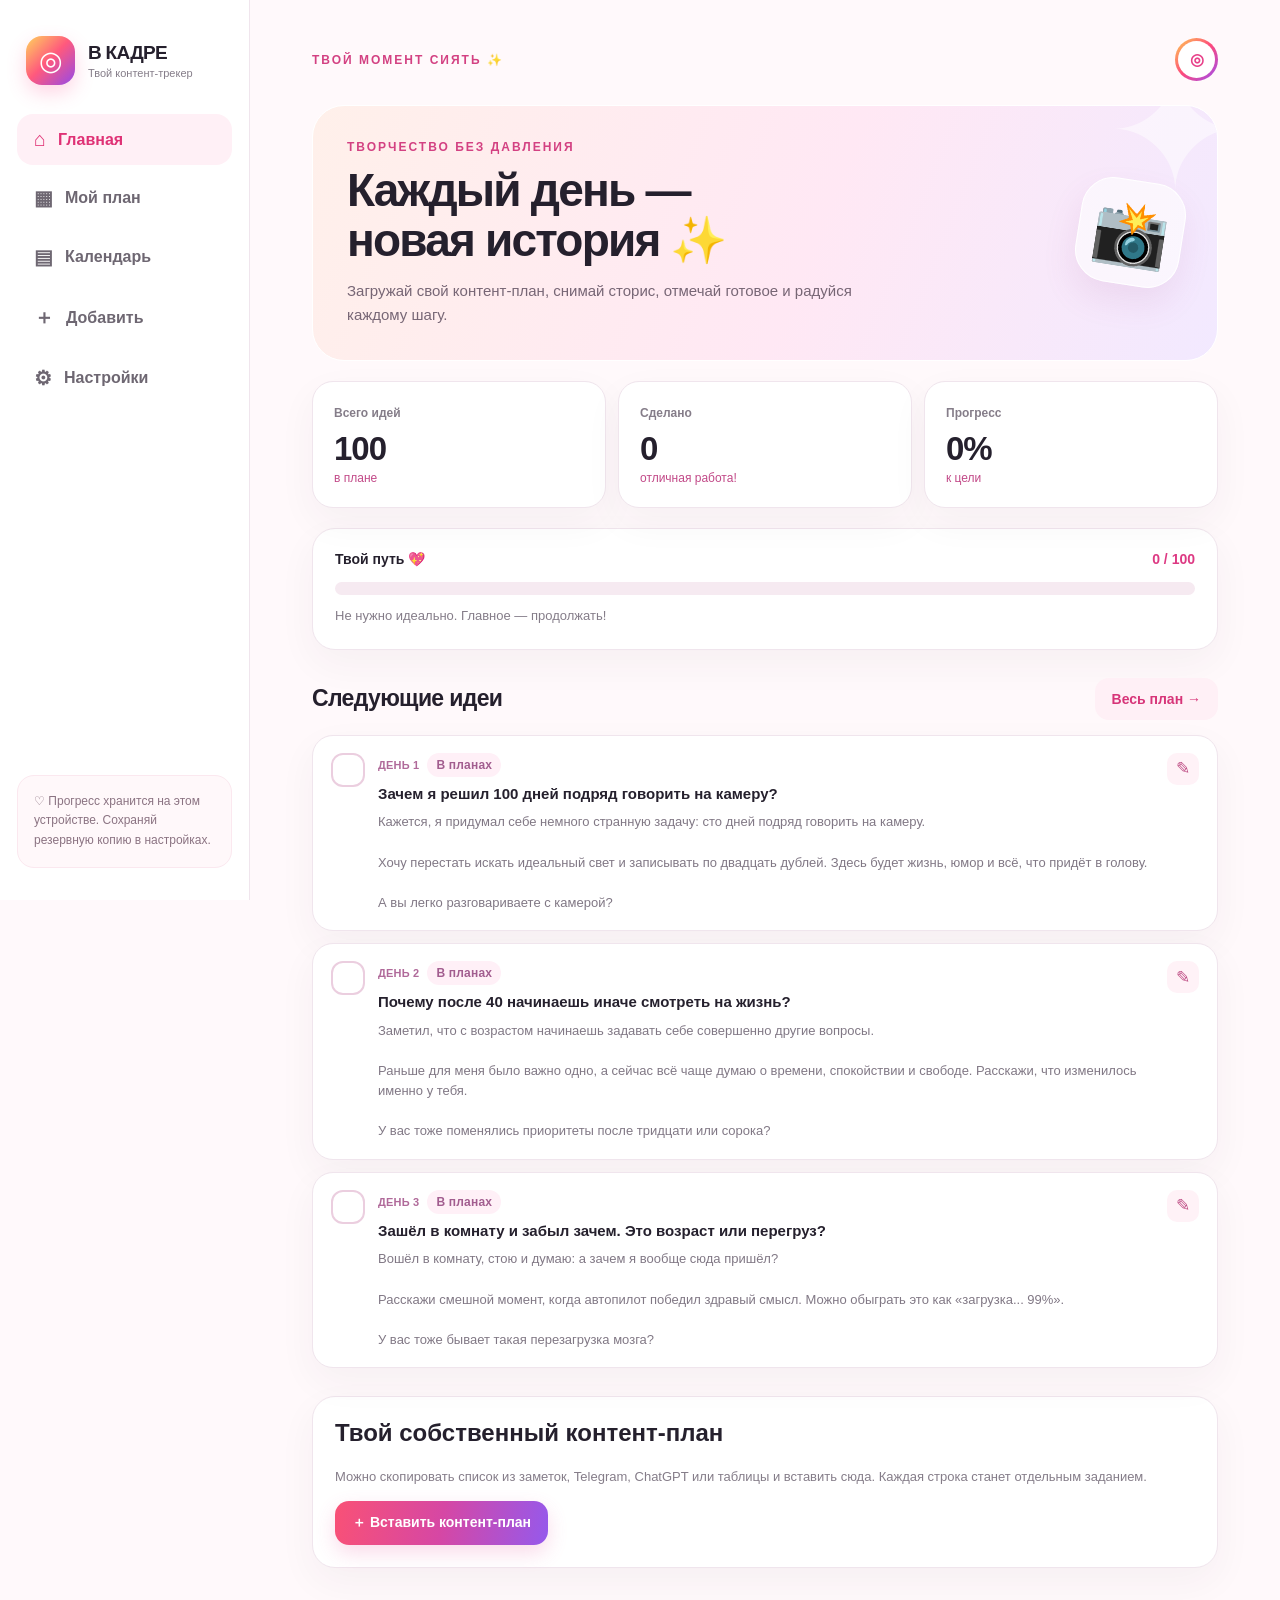
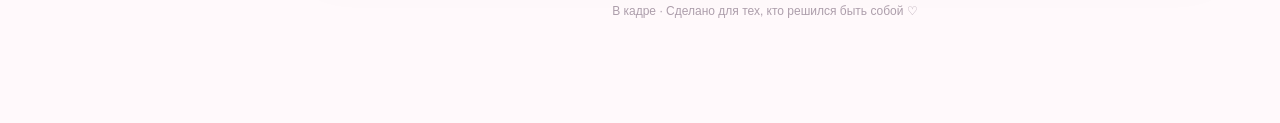
==== index.html @ d59d8d7a "Pass live app state to media extension so changes persist" ====
<!doctype html>
<html lang="ru"><head><meta charset="utf-8"><meta name="viewport" content="width=device-width,initial-scale=1,viewport-fit=cover"><meta name="theme-color" content="#fff9fb"><meta name="color-scheme" content="light"><meta name="apple-mobile-web-app-capable" content="yes"><meta name="apple-mobile-web-app-status-bar-style" content="default"><meta name="apple-mobile-web-app-title" content="В кадре"><meta name="description" content="Красивый трекер контент-плана: вставляй идеи, отмечай сторис и смотри свой прогресс."><link rel="manifest" href="./manifest.webmanifest"><link rel="apple-touch-icon" href="./icons/apple-touch-icon.png"><title>В кадре — твой контент-план</title>
<style>
:root{--bg:#fff9fb;--ink:#25202d;--muted:#857d89;--line:#f0e5ed;--pink:#ff3e85;--orange:#ffad4a;--purple:#9c4dec;--green:#169d74;--shadow:0 14px 38px #42243b0c}
*{box-sizing:border-box}html{scroll-behavior:smooth}body{margin:0;background:var(--bg);color:var(--ink);font-family:Inter,-apple-system,BlinkMacSystemFont,"Segoe UI",Arial,sans-serif;-webkit-font-smoothing:antialiased}button,input,textarea,select{font:inherit}button{cursor:pointer}button:focus-visible,input:focus-visible,textarea:focus-visible,select:focus-visible{outline:3px solid #ce9cf5;outline-offset:2px}button{border:0}h1,h2,h3,p{margin-top:0}.shell{display:grid;grid-template-columns:250px minmax(0,1fr);max-width:1320px;min-height:100dvh;margin:auto}.sidebar{position:sticky;top:0;height:100dvh;background:white;border-right:1px solid var(--line);padding:32px 17px;display:flex;flex-direction:column;gap:25px}.logo{display:flex;align-items:center;gap:13px;padding:4px 9px}.logoicon{display:grid;place-items:center;width:49px;height:49px;flex-shrink:0;border-radius:16px;color:white;background:linear-gradient(135deg,#ffd35c 0%,#ff597d 48%,#9549e9 100%);font-size:27px;box-shadow:0 8px 19px #ff4c8d3b}.logo strong{display:block;font-size:19px;letter-spacing:-.7px}.logo small{display:block;font-size:11px;color:var(--muted);margin-top:3px}.nav{display:flex;flex-direction:column;gap:7px}.nav button{display:flex;align-items:center;gap:12px;width:100%;padding:14px 17px;border-radius:16px;background:transparent;color:#6e6772;text-align:left;font-weight:750}.nav button.active{background:#fff0f6;color:#df3175}.nav button span{font-size:20px}.side-note{margin-top:auto;padding:16px;background:#fff8fa;border:1px solid #fbe8ef;border-radius:17px;font-size:12px;color:#8b7382;line-height:1.65}.main{padding:38px min(5vw,62px) 105px;min-width:0}.topline{display:flex;justify-content:space-between;align-items:center;gap:10px;margin-bottom:24px}.eyebrow{color:#d34182;font-size:12px;letter-spacing:2px;text-transform:uppercase;font-weight:850}.avatar{width:43px;height:43px;border-radius:50%;padding:3px;background:linear-gradient(135deg,#ffcf4f,#fd497c,#9b4ff5)}.avatar div{display:grid;place-items:center;background:white;border-radius:50%;width:100%;height:100%;font-weight:850;color:#e74089}.hero{background:linear-gradient(112deg,#fff0ea 0%,#ffe8f4 55%,#f2e9ff 100%);border:1px solid white;border-radius:32px;padding:34px;display:grid;grid-template-columns:1fr auto;gap:16px;position:relative;overflow:hidden}.hero:after{content:"✦";position:absolute;color:#ffffff7e;font-size:165px;right:-27px;top:-70px;pointer-events:none}.hero h1{font-size:clamp(29px,4.3vw,46px);letter-spacing:-1.8px;line-height:1.09;max-width:650px;margin:11px 0 14px}.hero p{color:#776675;font-size:15px;line-height:1.55;margin:0;max-width:530px}.hero-art{width:105px;height:105px;background:#fff9;border:1px solid white;border-radius:32px;display:grid;place-items:center;font-size:62px;transform:rotate(9deg);align-self:center;box-shadow:0 16px 33px #ae528e1c;z-index:1}.actions{display:flex;gap:10px;flex-wrap:wrap}.btn{display:inline-flex;justify-content:center;align-items:center;gap:9px;border-radius:14px;padding:13px 17px;font-weight:800;font-size:14px;transition:transform .15s,opacity .15s}.btn:active{transform:scale(.98)}.primary{color:#fff;background:linear-gradient(100deg,#f95176,#d647a4,#9559ec);box-shadow:0 8px 20px #e84b9633}.secondary{background:#fff;border:1px solid var(--line);color:#655767}.soft{background:#fff0f6;color:#d73579}.stats{display:grid;grid-template-columns:repeat(3,minmax(0,1fr));gap:12px;margin:20px 0}.stat{background:#fff;border:1px solid var(--line);border-radius:21px;padding:21px;box-shadow:var(--shadow)}.stat small{color:var(--muted);font-weight:700;font-size:12px}.stat strong{display:block;font-size:33px;margin-top:9px;letter-spacing:-1px}.stat em{font-style:normal;font-size:12px;color:#c24988}.section{margin-top:28px}.sectionhead{display:flex;align-items:center;justify-content:space-between;gap:10px;margin:0 0 15px}.sectionhead h2{font-size:23px;letter-spacing:-.65px;margin:0}.progress-card,.panel{background:white;border:1px solid var(--line);border-radius:23px;padding:22px;box-shadow:var(--shadow)}.progress-label{display:flex;align-items:center;justify-content:space-between;margin-bottom:15px;font-size:14px;font-weight:750}.progress-label b{color:#dd3983}.track{background:#f6eaf1;height:13px;overflow:hidden;border-radius:99px}.fill{height:100%;background:linear-gradient(90deg,#ffb35e,#ff5686,#a855eb);border-radius:99px;transition:width .25s}.small-muted{font-size:13px;color:var(--muted);line-height:1.6}.list{display:grid;gap:12px}.task{background:white;border:1px solid var(--line);box-shadow:var(--shadow);padding:17px 18px;display:flex;gap:13px;align-items:flex-start;border-radius:21px}.task.done{background:#fafffd;border-color:#d6f0e5}.tick{height:34px;width:34px;flex:0 0 34px;border:2px solid #ebcedf;border-radius:12px;background:#fff;color:transparent;display:grid;place-items:center;font-size:18px;font-weight:900}.task.done .tick{background:#22b687;border-color:#22b687;color:white}.taskbody{flex:1;min-width:0}.taskmeta{display:flex;gap:8px;align-items:center;flex-wrap:wrap;color:#b06a9a;font-size:11px;font-weight:800;letter-spacing:.2px;margin-bottom:6px}.tasktitle{font-weight:800;font-size:15px;line-height:1.45;overflow-wrap:anywhere}.task.done .tasktitle{text-decoration:line-through;color:#9c9ba0}.taskdesc{margin-top:8px;color:#817885;font-size:13px;line-height:1.55;white-space:pre-wrap;overflow-wrap:anywhere}.iconbtn{height:32px;min-width:32px;padding:0 8px;background:#fff2f7;color:#bf4f86;border-radius:10px;font-size:17px}.toolbar{display:flex;gap:10px;flex-wrap:wrap;margin-bottom:17px}.field{border:1px solid #eadde5;border-radius:13px;background:white;padding:13px 14px;min-width:0;color:var(--ink)}.toolbar input{flex:1;min-width:155px}.toolbar select{min-width:130px}.chip{font-size:12px;color:#a25d8f;font-weight:750;background:#fff0f7;padding:5px 9px;border-radius:99px}.empty{text-align:center;padding:42px 18px;color:var(--muted);background:white;border:1px dashed #eed5e5;border-radius:20px}.empty b{display:block;color:var(--ink);margin-bottom:8px}.subnav{display:flex;flex-wrap:wrap;gap:8px}.subnav button{border-radius:99px;padding:9px 14px;background:white;border:1px solid var(--line);color:#847386;font-weight:750}.subnav button.active{background:#ffeff6;border-color:#f6c9db;color:#d23b80}.hidden{display:none!important}.modal-back{position:fixed;inset:0;background:#26152888;display:grid;place-items:center;padding:16px;z-index:20}.modal{background:white;border-radius:25px;width:min(100%,600px);max-height:min(88dvh,850px);overflow-y:auto;padding:27px;box-shadow:0 30px 90px #130b2433}.modal h2{margin-bottom:8px;letter-spacing:-.6px}.modal textarea{display:block;width:100%;min-height:240px;resize:vertical;line-height:1.65}.modal input{width:100%;margin-bottom:12px}.modal-head{display:flex;align-items:center;justify-content:space-between;gap:12px;margin-bottom:8px}.modal-head button{font-size:25px;background:#f8eff5;border-radius:12px;width:36px;height:36px}.hint{padding:13px;background:#fff7ef;border-radius:13px;font-size:12px;color:#926f55;line-height:1.6;margin:13px 0}.toast{position:fixed;left:50%;bottom:86px;transform:translateX(-50%);background:#312335;color:#fff;border-radius:13px;padding:13px 18px;box-shadow:0 15px 30px #27172e44;z-index:50;font-size:13px}.bottom{display:none}.settings-row{display:flex;align-items:center;justify-content:space-between;gap:10px;padding:16px 0;border-bottom:1px solid var(--line)}.settings-row b{font-size:14px}.settings-row p{font-size:12px;color:var(--muted);margin:5px 0 0}.settings-row .btn{flex-shrink:0}.footer{margin-top:36px;text-align:center;font-size:12px;color:#ad9eab}
@media(max-width:830px){.shell{display:block}.sidebar{display:none}.main{padding:22px 16px 102px}.hero{padding:25px 22px;border-radius:25px}.hero-art{width:64px;height:64px;border-radius:22px;font-size:38px}.bottom{display:grid;grid-template-columns:repeat(5,1fr);position:fixed;bottom:0;left:0;right:0;padding:9px 8px max(9px,env(safe-area-inset-bottom));background:#ffffffef;backdrop-filter:blur(18px);border-top:1px solid var(--line);z-index:10}.bottom button{background:transparent;color:#968596;display:grid;justify-items:center;gap:2px;font-size:10px;font-weight:800;padding:4px 0}.bottom button span{font-size:21px}.bottom button.active{color:#e04182}.topline{margin-bottom:16px}.stat{padding:14px;border-radius:18px}.stat strong{font-size:26px}.stat small{font-size:11px}.progress-card,.panel{padding:17px}.task{padding:15px}.toast{bottom:100px;width:max-content;max-width:92vw;text-align:center}}@media(max-width:400px){.hero-art{display:none}.hero{grid-template-columns:1fr}.stats{gap:7px}.stat{padding:12px}.stat strong{font-size:23px}}@media(prefers-reduced-motion:reduce){*,*:before,*:after{scroll-behavior:auto!important;transition:none!important}}
.calgrid{display:grid;grid-template-columns:repeat(7,minmax(0,1fr));gap:5px}.calhead{text-align:center;font-size:12px;font-weight:800;color:#ac7b9b;padding:9px 0}.calcell{border:1px solid #f2e6ed;background:#fffbfd;border-radius:12px;min-height:90px;padding:7px;min-width:0}.calcell.blank{border:0;background:transparent}.calcell.today{border-color:#e75c9d;background:#fff0f7}.calcell>b{font-size:13px;display:block;margin-bottom:6px}.calitem{display:block;width:100%;text-align:left;padding:5px;border-radius:7px;background:#ffe1ee;color:#9c3270;font-size:10px;margin-bottom:4px;overflow:hidden;white-space:nowrap;text-overflow:ellipsis}.calitem.finished{background:#dff8ea;color:#168b62}@media(max-width:650px){.calgrid{gap:2px}.calcell{min-height:67px;padding:3px;border-radius:7px}.calcell>b{font-size:11px;margin-bottom:3px}.calitem{font-size:9px;padding:3px 2px}.calhead{font-size:10px}}</style></head><body>
<div class="shell"><aside class="sidebar"><div class="logo"><div class="logoicon">◎</div><div><strong>В КАДРЕ</strong><small>Твой контент-трекер</small></div></div><nav class="nav" id="desktopnav"></nav><div class="side-note">♡ Прогресс хранится на этом устройстве. Сохраняй резервную копию в настройках.</div></aside><main class="main"><div class="topline"><div class="eyebrow">Твой момент сиять ✨</div><div class="avatar"><div>◎</div></div></div><div id="content"></div><div class="footer">В кадре · Сделано для тех, кто решился быть собой ♡</div></main></div><nav class="bottom" id="mobilenav" aria-label="Навигация"></nav><div id="overlay"></div><div id="toaster" aria-live="polite"></div><script src="./data.js"></script><script src="./calendar.js"></script>
<script>
(function(){
"use strict";
var KEY="vkadre_v2",OLD="gornostaev100_v1",current="home",filter="all",query="",editId=null;
var defaults=(window.CHALLENGE_DATA&&window.CHALLENGE_DATA.stories||[]).map(function(s,i){return{id:"d"+(i+1),title:s.title,desc:[s.hook,s.talk,s.ending].filter(Boolean).join("\n\n"),done:false,category:s.category||"life"}});
var old={};try{old=JSON.parse(localStorage.getItem(OLD)||"{}")}catch(e){}
defaults.forEach(function(x,i){if(old.stories&&(old.stories[i+1]==="done"||(old.stories[i+1]&&old.stories[i+1].status==="done")))x.done=true});
var state;try{state=JSON.parse(localStorage.getItem(KEY)||"null")}catch(e){}
if(!state||!Array.isArray(state.plans)){state={active:"starter",plans:[{id:"starter",name:"100 дней в кадре",items:defaults}],created:Date.now()}}
function save(){try{localStorage.setItem(KEY,JSON.stringify(state));return true}catch(e){toast("Не удалось сохранить. Проверь память телефона.");return false}}
function active(){return state.plans.find(function(p){return p.id===state.active})||state.plans[0]}
function tasks(){return active().items}
function completed(){return tasks().filter(function(t){return t.done}).length}
function pct(){return tasks().length?Math.round(completed()/tasks().length*100):0}
function safe(x){return String(x==null?"":x).replace(/[&<>"']/g,function(c){return{"&":"&amp;","<":"&lt;",">":"&gt;",'"':"&quot;","'":"&#39;"}[c]})}
function toast(x){var el=document.getElementById("toaster");el.innerHTML='<div class="toast">'+safe(x)+'</div>';clearTimeout(window.vkToast);window.vkToast=setTimeout(function(){el.innerHTML=""},2600)}
function nav(){var items=[["home","⌂","Главная"],["plan","▦","Мой план"],["calendar","▤","Календарь"],["import","＋","Добавить"],["settings","⚙","Настройки"]];["desktopnav","mobilenav"].forEach(function(id){document.getElementById(id).innerHTML=items.map(function(x){return '<button data-nav="'+x[0]+'" class="'+(current===x[0]?"active":"")+'"><span>'+x[1]+'</span>'+x[2]+'</button>'}).join("")})}
function taskHTML(t,i){return '<article class="task '+(t.done?"done":"")+'"><button class="tick" data-toggle="'+safe(t.id)+'" aria-label="'+(t.done?"Вернуть в работу":"Отметить выполненным")+'">✓</button><div class="taskbody"><div class="taskmeta"><span>ДЕНЬ '+(i+1)+'</span> <span class="chip">'+(t.done?"Готово ✓":"В планах")+'</span></div><div class="tasktitle">'+safe(t.title)+'</div>'+(t.desc?'<div class="taskdesc">'+safe(t.desc)+'</div>':'')+'</div><button class="iconbtn" data-edit="'+safe(t.id)+'" aria-label="Редактировать">✎</button></article>'}
function hero(){return '<section class="hero"><div><div class="eyebrow">Творчество без давления</div><h1>Каждый день —<br>новая история ✨</h1><p>Загружай свой контент-план, снимай сторис, отмечай готовое и радуйся каждому шагу.</p></div><div class="hero-art">📸</div></section>'}
function stats(){return '<div class="stats"><div class="stat"><small>Всего идей</small><strong>'+tasks().length+'</strong><em>в плане</em></div><div class="stat"><small>Сделано</small><strong>'+completed()+'</strong><em>отличная работа!</em></div><div class="stat"><small>Прогресс</small><strong>'+pct()+'%</strong><em>к цели</em></div></div>'}
function progress(){return '<div class="progress-card"><div class="progress-label"><span>Твой путь 💖</span><b>'+completed()+' / '+tasks().length+'</b></div><div class="track" role="progressbar" aria-valuenow="'+pct()+'" aria-valuemin="0" aria-valuemax="100"><div class="fill" style="width:'+pct()+'%"></div></div><p class="small-muted" style="margin:11px 0 0">Не нужно идеально. Главное — продолжать!</p></div>'}
function home(){var next=tasks().map(function(t,i){return{t:t,i:i}}).filter(function(x){return !x.t.done}).slice(0,3);return hero()+stats()+progress()+'<section class="section"><div class="sectionhead"><h2>Следующие идеи</h2><button class="btn soft" data-nav="plan">Весь план →</button></div><div class="list">'+(next.length?next.map(function(x){return taskHTML(x.t,x.i)}).join(""):'<div class="empty"><b>Все задания выполнены! 🎉</b>Ты молодец. Добавь следующий план.</div>')+'</div></section><section class="section"><div class="panel"><h2>Твой собственный контент-план</h2><p class="small-muted">Можно скопировать список из заметок, Telegram, ChatGPT или таблицы и вставить сюда. Каждая строка станет отдельным заданием.</p><button class="btn primary" data-nav="import">＋ Вставить контент-план</button></div></section>'}
function plan(){var visible=tasks().map(function(t,i){return{t:t,i:i}}).filter(function(x){return(filter==="all"||(filter==="done"?x.t.done:!x.t.done))&&(!query||(x.t.title+" "+(x.t.desc||"")).toLowerCase().includes(query.toLowerCase()))});return '<div class="sectionhead"><div><div class="eyebrow">Твои идеи</div><h1 style="margin:6px 0 0;font-size:31px;letter-spacing:-1px">'+safe(active().name)+'</h1></div><button class="btn primary" id="add-one">＋ Идея</button><button class="btn secondary" data-nav="import">Вставить план</button></div>'+stats()+'<div class="toolbar"><input id="search" class="field" placeholder="Поиск по темам…" value="'+safe(query)+'"><select class="field" id="plan-select">'+state.plans.map(function(p){return '<option value="'+safe(p.id)+'" '+(p.id===state.active?"selected":"")+'>'+safe(p.name)+'</option>'}).join("")+'</select></div><div class="subnav" style="margin-bottom:17px"><button data-filter="all" class="'+(filter==="all"?"active":"")+'">Все ('+tasks().length+')</button><button data-filter="todo" class="'+(filter==="todo"?"active":"")+'">В планах</button><button data-filter="done" class="'+(filter==="done"?"active":"")+'">Готово ('+completed()+')</button></div><div class="list" id="tasks-list">'+(visible.length?visible.map(function(x){return taskHTML(x.t,x.i)}).join(""):'<div class="empty"><b>Здесь пока пусто</b>Измени поиск или добавь контент-план.</div>')+'</div>'}
function calendarPage(){return window.VKCalendar?window.VKCalendar.render():''}
function importPage(){return '<div class="eyebrow">Добавляй своё</div><h1 style="font-size:32px;margin:8px 0 9px;letter-spacing:-1px">Импорт контент-плана ✨</h1><p class="small-muted">Просто скопируй план из ChatGPT, мессенджера или заметок и вставь в поле ниже.</p><div class="panel" style="margin-top:22px"><label for="import-text" style="display:block;font-weight:800;margin-bottom:10px">Твои будущие сторис</label><textarea id="import-text" class="field" style="width:100%;min-height:235px;resize:vertical;line-height:1.7" placeholder="День 1. Расскажи, почему начал снимать сторис&#10;День 2. Покажи свой обычный день&#10;День 3. Ответь на вопрос подписчика"></textarea><p class="hint">Поддерживаются строки «День 1. Тема», «1. Тема», списки с • или — и просто темы с новой строки. Пустые строки пропускаются. Если нужен сценарий с абзацами — добавь его в редакторе задания.</p><div style="display:grid;gap:10px"><label style="font-size:13px;font-weight:800" for="import-mode">Как добавить?</label><select id="import-mode" class="field"><option value="new">Создать отдельный план</option><option value="append">Добавить к текущему плану</option><option value="replace">Заменить текущий план (с удалением его отметок)</option></select><input id="new-name" class="field" maxlength="80" placeholder="Название нового плана (например, Мои 30 Reels)" value="Мой контент-план"><button id="do-import" class="btn primary" style="width:100%">✨ Импортировать задания</button></div></div><div class="panel" style="margin-top:16px"><h3>Хочешь придумать план с нуля?</h3><p class="small-muted">Создай пустой план и добавляй идеи вручную.</p><button id="new-empty" class="btn secondary">Создать пустой план</button></div>'}
function settings(){return '<div class="eyebrow">Все под контролем</div><h1 style="font-size:32px;margin:9px 0 22px">Настройки ⚙</h1><div class="panel"><h3>Мои планы</h3><p class="small-muted">Каждый план и его отметки независимы.</p><div id="plans-manage">'+state.plans.map(function(p){return '<div class="settings-row"><div><b>'+safe(p.name)+'</b><p>'+p.items.length+' заданий · '+p.items.filter(function(x){return x.done}).length+' выполнено</p></div><div class="actions"><button class="btn soft" data-switch="'+safe(p.id)+'">Открыть</button><button class="btn secondary" data-remove="'+safe(p.id)+'" aria-label="Удалить план">🗑</button></div></div>'}).join("")+'</div></div><div class="panel" style="margin-top:18px"><h3>Резервная копия</h3><p class="small-muted">Данные сохраняются локально на этом устройстве, а не в аккаунте. JSON переносит планы, даты и отметки, но не сами фото и видео. Медиафайлы сохраняй отдельно.</p><div class="actions"><button id="export" class="btn primary">↓ Скачать копию JSON</button><button id="restore" class="btn secondary">↑ Восстановить из JSON</button><input type="file" id="restorefile" accept=".json,application/json" hidden></div></div><div class="panel" style="margin-top:18px"><h3>Как установить на телефон?</h3><p class="small-muted"><b>iPhone:</b> открой сайт в Safari → «Поделиться» → «На экран Домой».<br><b>Android:</b> открой в Chrome → меню ⋮ → «Установить приложение» или «Добавить на главный экран».</p><button id="install-btn" class="btn secondary">Установить, если доступно</button></div><p class="small-muted" style="margin-top:20px">Без регистрации, аналитики и загрузки личных данных на сервер. Очистка данных браузера или удаление приложения могут удалить прогресс.</p>'}
function render(){nav();document.getElementById("content").innerHTML=({home:home,plan:plan,calendar:calendarPage,import:importPage,settings:settings}[current]||home)();if(current==="plan"){var s=document.getElementById("search");s.addEventListener("input",function(){query=s.value;var pos=s.selectionStart;document.getElementById("tasks-list").innerHTML=tasks().map(function(t,i){return{t:t,i:i}}).filter(function(x){return(filter==="all"||(filter==="done"?x.t.done:!x.t.done))&&(!query||(x.t.title+" "+(x.t.desc||"")).toLowerCase().includes(query.toLowerCase()))}).map(function(x){return taskHTML(x.t,x.i)}).join("")||'<div class="empty">Ничего не найдено</div>';s.focus();s.setSelectionRange(pos,pos)})}}
function go(p){if(p==="import"&&current!=="import"){}current=p;window.scrollTo(0,0);render()}
function parse(raw){var lines=raw.replace(/\r/g,"").split("\n").map(function(s){return s.trim()}).filter(Boolean);return lines.map(function(line){return line.replace(/^(?:день|day)\s*\d+\s*[:.)—–-]?\s*/i,"").replace(/^\d{1,4}\s*[.):—–-]\s*/,"").replace(/^[•●▪\-–—*]\s*/,"").trim()}).filter(Boolean).slice(0,1000).map(function(title){return{id:"t"+Date.now().toString(36)+Math.random().toString(36).slice(2,9),title:title.slice(0,500),desc:"",done:false}})}
function makePlan(name,items){var id="p"+Date.now().toString(36)+Math.random().toString(36).slice(2,6);state.plans.push({id:id,name:name.trim()||"Мой контент-план",items:items});state.active=id}
function showEdit(id){var t=tasks().find(function(x){return x.id===id});if(!t)return;editId=id;document.getElementById("overlay").innerHTML='<div class="modal-back"><div class="modal" role="dialog" aria-modal="true" aria-labelledby="edit-heading"><div class="modal-head"><h2 id="edit-heading">Редактор идеи ✏️</h2><button data-close aria-label="Закрыть">×</button></div><label class="small-muted" for="edit-title">Название</label><input id="edit-title" class="field" maxlength="500" value="'+safe(t.title)+'"><label class="small-muted" for="edit-desc">Сценарий, мысли, текст</label><textarea id="edit-desc" class="field" placeholder="Что сказать или снять?">'+safe(t.desc||"")+'</textarea><div class="actions" style="justify-content:space-between;margin-top:17px"><button id="delete-task" class="btn secondary">Удалить идею</button><button id="save-task" class="btn primary">Сохранить</button></div></div></div>';document.getElementById("edit-title").focus();if(window.VKCalendar)window.VKCalendar.onEdit(id)}
function closeModal(){document.getElementById("overlay").innerHTML="";editId=null}
var pendingInstall=null;window.addEventListener("beforeinstallprompt",function(e){e.preventDefault();pendingInstall=e});
document.addEventListener("click",function(e){var b=e.target.closest("button");if(!b)return;
if(window.VKCalendar&&window.VKCalendar.onClick(b,state))return;
if(b.dataset.nav){go(b.dataset.nav);return}
if(b.dataset.toggle){var t=tasks().find(function(x){return x.id===b.dataset.toggle});if(t){t.done=!t.done;save();render();toast(t.done?"Готово! Ты молодец 💖":"Вернули в работу")};return}
if(b.dataset.edit){showEdit(b.dataset.edit);return}
if(b.dataset.filter){filter=b.dataset.filter;render();return}
if(b.dataset.switch){state.active=b.dataset.switch;save();go("plan");return}
if(b.dataset.remove){if(state.plans.length===1){toast("Нужен хотя бы один план");return}var p=state.plans.find(function(x){return x.id===b.dataset.remove});if(p&&confirm('Удалить план «'+p.name+'» со всеми отметками?')){state.plans=state.plans.filter(function(x){return x.id!==p.id});if(state.active===p.id)state.active=state.plans[0].id;save();render()}return}
if(b.id==="add-one"){var t={id:"t"+Date.now().toString(36)+Math.random().toString(36).slice(2,8),title:"Новая идея",desc:"",done:false};tasks().push(t);save();showEdit(t.id);return}
if(b.id==="do-import"){var text=document.getElementById("import-text").value,arr=parse(text),mode=document.getElementById("import-mode").value,name=document.getElementById("new-name").value;if(!arr.length){toast("Сначала вставь хотя бы одну тему");return}if(mode==="new")makePlan(name,arr);else if(mode==="append")active().items.push.apply(active().items,arr);else{if(!confirm("Текущий план и его отметки будут заменены. Продолжить?"))return;active().items=arr}if(save()){filter="all";query="";go("plan");toast("Добавлено идей: "+arr.length)}return}
if(b.id==="new-empty"){var name=prompt("Как назвать новый план?","Мой новый план");if(name!==null){makePlan(name,[]);save();go("plan");toast("План создан. Добавь первую идею через импорт.")}return}
if(b.id==="save-task"){var title=document.getElementById("edit-title").value.trim();if(!title){toast("Название не может быть пустым");return}var t=tasks().find(function(x){return x.id===editId});if(t){t.title=title;t.desc=document.getElementById("edit-desc").value;if(window.VKCalendar)window.VKCalendar.saveEdit(t);save();closeModal();render();toast("Изменения сохранены")}return}
if(b.id==="delete-task"){if(confirm("Удалить это задание?")){if(window.VKCalendar)window.VKCalendar.deleteTask(editId);active().items=tasks().filter(function(t){return t.id!==editId});save();closeModal();render()}return}
if(b.hasAttribute("data-close")){closeModal();return}
if(b.id==="export"){var blob=new Blob([JSON.stringify({version:2,exportedAt:new Date().toISOString(),state:state},null,2)],{type:"application/json"}),url=URL.createObjectURL(blob),a=document.createElement("a");a.href=url;a.download="vkadre-backup.json";document.body.appendChild(a);a.click();a.remove();setTimeout(function(){URL.revokeObjectURL(url)},1000);toast("Резервная копия готова");return}
if(b.id==="restore"){document.getElementById("restorefile").click();return}
if(b.id==="install-btn"){if(pendingInstall){pendingInstall.prompt();pendingInstall=null}else toast("Используй меню браузера → На главный экран");return}
});
document.addEventListener("change",function(e){if(window.VKCalendar&&window.VKCalendar.onChange(e,state))return;if(e.target.id==="plan-select"){state.active=e.target.value;save();render()}if(e.target.id==="import-mode"){document.getElementById("new-name").style.display=e.target.value==="new"?"block":"none"}if(e.target.id==="restorefile"){var f=e.target.files&&e.target.files[0];if(!f)return;if(f.size>5e6){toast("Файл слишком большой");return}f.text().then(function(raw){var o=JSON.parse(raw),v=o.state||o;if(!Array.isArray(v.plans)||!v.plans.length||v.plans.some(function(p){return !Array.isArray(p.items)||typeof p.name!=="string"||typeof p.id!=="string"||p.items.length>5000}))throw Error("format");if(!confirm("Заменить все текущие планы и прогресс данными из файла?"))return;state={active:v.active,plans:v.plans.map(function(p){return{id:p.id,name:p.name.slice(0,80),items:p.items.map(function(t){return{id:String(t.id),title:String(t.title||"").slice(0,500),desc:String(t.desc||"").slice(0,10000),done:!!t.done}})}})};if(!state.plans.some(function(p){return p.id===state.active}))state.active=state.plans[0].id;save();go("settings");toast("Данные восстановлены")}).catch(function(){toast("Неверный формат резервной копии")})}});
document.addEventListener("click",function(e){if(e.target.classList.contains("modal-back"))closeModal()});
if("serviceWorker"in navigator)window.addEventListener("load",function(){navigator.serviceWorker.register("./sw.js").catch(function(){})});
render();
})();
</script></body></html>
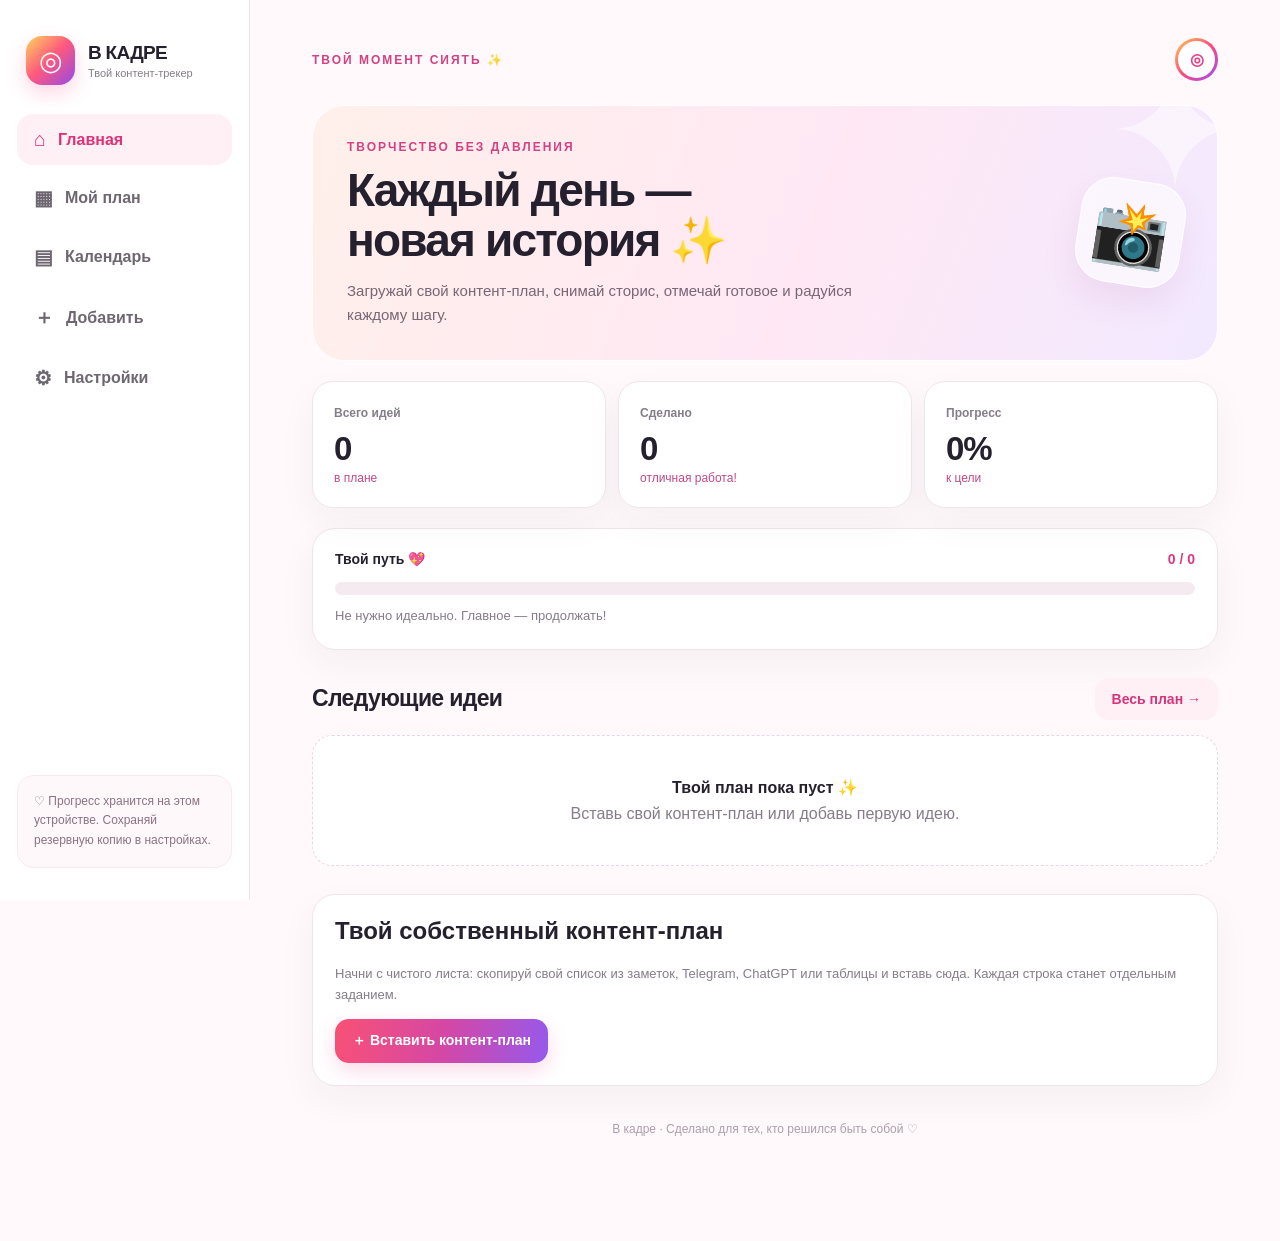
==== commit 25cd9991: "Start new users with empty plan and preserve existing user progress" ====
--- a/index.html
+++ b/index.html
@@ -10,11 +10,17 @@
 (function(){
 "use strict";
 var KEY="vkadre_v2",OLD="gornostaev100_v1",current="home",filter="all",query="",editId=null;
-var defaults=(window.CHALLENGE_DATA&&window.CHALLENGE_DATA.stories||[]).map(function(s,i){return{id:"d"+(i+1),title:s.title,desc:[s.hook,s.talk,s.ending].filter(Boolean).join("\n\n"),done:false,category:s.category||"life"}});
 var old={};try{old=JSON.parse(localStorage.getItem(OLD)||"{}")}catch(e){}
-defaults.forEach(function(x,i){if(old.stories&&(old.stories[i+1]==="done"||(old.stories[i+1]&&old.stories[i+1].status==="done")))x.done=true});
 var state;try{state=JSON.parse(localStorage.getItem(KEY)||"null")}catch(e){}
-if(!state||!Array.isArray(state.plans)){state={active:"starter",plans:[{id:"starter",name:"100 дней в кадре",items:defaults}],created:Date.now()}}
+if(!state||!Array.isArray(state.plans)||!state.plans.length){
+ var legacy=old&&[old.stories,old.reels,old.notes].some(function(v){return v&&Object.keys(v).length>0});
+ if(legacy){
+  var previous=(window.CHALLENGE_DATA&&window.CHALLENGE_DATA.stories||[]).map(function(t,i){var status=old.stories&&old.stories[i+1];return{id:"d"+(i+1),title:t.title,desc:[t.hook,t.talk,t.ending].filter(Boolean).join("\\n\\n"),done:status==="done"||(status&&status.status==="done"),category:t.category||"life"}});
+  state={active:"starter",plans:[{id:"starter",name:"100 дней в кадре",items:previous}],created:Date.now()};
+ }else{
+  state={active:"mine",plans:[{id:"mine",name:"Мой контент-план",items:[]}],created:Date.now()};
+ }
+}
 function save(){try{localStorage.setItem(KEY,JSON.stringify(state));return true}catch(e){toast("Не удалось сохранить. Проверь память телефона.");return false}}
 function active(){return state.plans.find(function(p){return p.id===state.active})||state.plans[0]}
 function tasks(){return active().items}
@@ -27,7 +33,7 @@
 function hero(){return '<section class="hero"><div><div class="eyebrow">Творчество без давления</div><h1>Каждый день —<br>новая история ✨</h1><p>Загружай свой контент-план, снимай сторис, отмечай готовое и радуйся каждому шагу.</p></div><div class="hero-art">📸</div></section>'}
 function stats(){return '<div class="stats"><div class="stat"><small>Всего идей</small><strong>'+tasks().length+'</strong><em>в плане</em></div><div class="stat"><small>Сделано</small><strong>'+completed()+'</strong><em>отличная работа!</em></div><div class="stat"><small>Прогресс</small><strong>'+pct()+'%</strong><em>к цели</em></div></div>'}
 function progress(){return '<div class="progress-card"><div class="progress-label"><span>Твой путь 💖</span><b>'+completed()+' / '+tasks().length+'</b></div><div class="track" role="progressbar" aria-valuenow="'+pct()+'" aria-valuemin="0" aria-valuemax="100"><div class="fill" style="width:'+pct()+'%"></div></div><p class="small-muted" style="margin:11px 0 0">Не нужно идеально. Главное — продолжать!</p></div>'}
-function home(){var next=tasks().map(function(t,i){return{t:t,i:i}}).filter(function(x){return !x.t.done}).slice(0,3);return hero()+stats()+progress()+'<section class="section"><div class="sectionhead"><h2>Следующие идеи</h2><button class="btn soft" data-nav="plan">Весь план →</button></div><div class="list">'+(next.length?next.map(function(x){return taskHTML(x.t,x.i)}).join(""):'<div class="empty"><b>Все задания выполнены! 🎉</b>Ты молодец. Добавь следующий план.</div>')+'</div></section><section class="section"><div class="panel"><h2>Твой собственный контент-план</h2><p class="small-muted">Можно скопировать список из заметок, Telegram, ChatGPT или таблицы и вставить сюда. Каждая строка станет отдельным заданием.</p><button class="btn primary" data-nav="import">＋ Вставить контент-план</button></div></section>'}
+function home(){var next=tasks().map(function(t,i){return{t:t,i:i}}).filter(function(x){return !x.t.done}).slice(0,3);return hero()+stats()+progress()+'<section class="section"><div class="sectionhead"><h2>Следующие идеи</h2><button class="btn soft" data-nav="plan">Весь план →</button></div><div class="list">'+(next.length?next.map(function(x){return taskHTML(x.t,x.i)}).join(""):'<div class="empty"><b>'+(tasks().length?'Все задания выполнены! 🎉':'Твой план пока пуст ✨')+'</b>'+(tasks().length?'Ты молодец. Добавь следующий план.':'Вставь свой контент-план или добавь первую идею.')+'</div>')+'</div></section><section class="section"><div class="panel"><h2>Твой собственный контент-план</h2><p class="small-muted">Начни с чистого листа: скопируй свой список из заметок, Telegram, ChatGPT или таблицы и вставь сюда. Каждая строка станет отдельным заданием.</p><button class="btn primary" data-nav="import">＋ Вставить контент-план</button></div></section>'}
 function plan(){var visible=tasks().map(function(t,i){return{t:t,i:i}}).filter(function(x){return(filter==="all"||(filter==="done"?x.t.done:!x.t.done))&&(!query||(x.t.title+" "+(x.t.desc||"")).toLowerCase().includes(query.toLowerCase()))});return '<div class="sectionhead"><div><div class="eyebrow">Твои идеи</div><h1 style="margin:6px 0 0;font-size:31px;letter-spacing:-1px">'+safe(active().name)+'</h1></div><button class="btn primary" id="add-one">＋ Идея</button><button class="btn secondary" data-nav="import">Вставить план</button></div>'+stats()+'<div class="toolbar"><input id="search" class="field" placeholder="Поиск по темам…" value="'+safe(query)+'"><select class="field" id="plan-select">'+state.plans.map(function(p){return '<option value="'+safe(p.id)+'" '+(p.id===state.active?"selected":"")+'>'+safe(p.name)+'</option>'}).join("")+'</select></div><div class="subnav" style="margin-bottom:17px"><button data-filter="all" class="'+(filter==="all"?"active":"")+'">Все ('+tasks().length+')</button><button data-filter="todo" class="'+(filter==="todo"?"active":"")+'">В планах</button><button data-filter="done" class="'+(filter==="done"?"active":"")+'">Готово ('+completed()+')</button></div><div class="list" id="tasks-list">'+(visible.length?visible.map(function(x){return taskHTML(x.t,x.i)}).join(""):'<div class="empty"><b>Здесь пока пусто</b>Измени поиск или добавь контент-план.</div>')+'</div>'}
 function calendarPage(){return window.VKCalendar?window.VKCalendar.render():''}
 function importPage(){return '<div class="eyebrow">Добавляй своё</div><h1 style="font-size:32px;margin:8px 0 9px;letter-spacing:-1px">Импорт контент-плана ✨</h1><p class="small-muted">Просто скопируй план из ChatGPT, мессенджера или заметок и вставь в поле ниже.</p><div class="panel" style="margin-top:22px"><label for="import-text" style="display:block;font-weight:800;margin-bottom:10px">Твои будущие сторис</label><textarea id="import-text" class="field" style="width:100%;min-height:235px;resize:vertical;line-height:1.7" placeholder="День 1. Расскажи, почему начал снимать сторис&#10;День 2. Покажи свой обычный день&#10;День 3. Ответь на вопрос подписчика"></textarea><p class="hint">Поддерживаются строки «День 1. Тема», «1. Тема», списки с • или — и просто темы с новой строки. Пустые строки пропускаются. Если нужен сценарий с абзацами — добавь его в редакторе задания.</p><div style="display:grid;gap:10px"><label style="font-size:13px;font-weight:800" for="import-mode">Как добавить?</label><select id="import-mode" class="field"><option value="new">Создать отдельный план</option><option value="append">Добавить к текущему плану</option><option value="replace">Заменить текущий план (с удалением его отметок)</option></select><input id="new-name" class="field" maxlength="80" placeholder="Название нового плана (например, Мои 30 Reels)" value="Мой контент-план"><button id="do-import" class="btn primary" style="width:100%">✨ Импортировать задания</button></div></div><div class="panel" style="margin-top:16px"><h3>Хочешь придумать план с нуля?</h3><p class="small-muted">Создай пустой план и добавляй идеи вручную.</p><button id="new-empty" class="btn secondary">Создать пустой план</button></div>'}
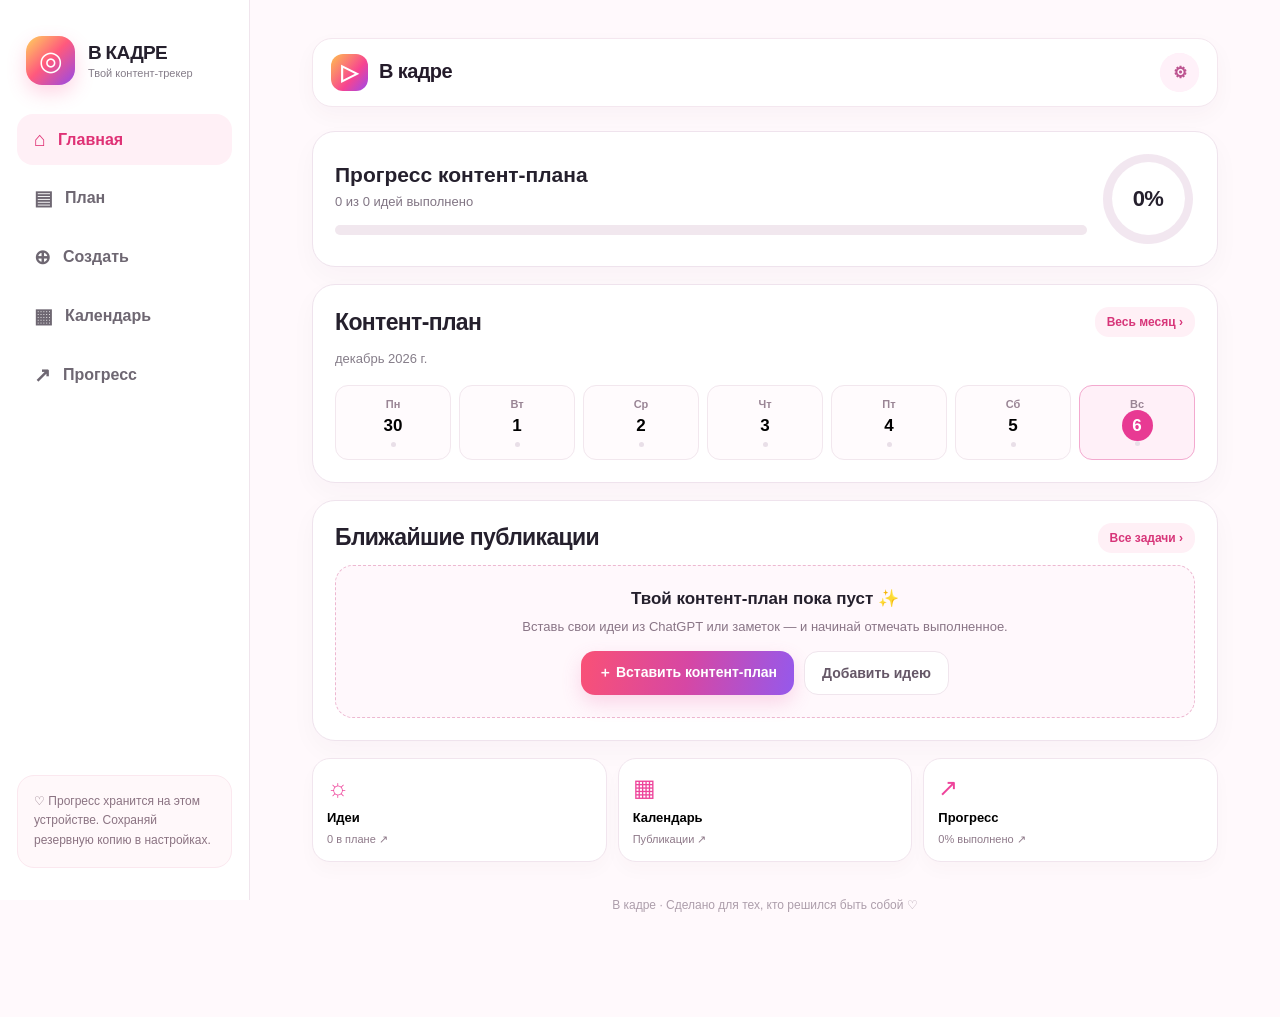
==== commit 690fb2a5: "Match promo app dashboard with progress ring, weekly calendar, upcoming posts and bottom navigation" ====
--- a/index.html
+++ b/index.html
@@ -4,8 +4,78 @@
 :root{--bg:#fff9fb;--ink:#25202d;--muted:#857d89;--line:#f0e5ed;--pink:#ff3e85;--orange:#ffad4a;--purple:#9c4dec;--green:#169d74;--shadow:0 14px 38px #42243b0c}
 *{box-sizing:border-box}html{scroll-behavior:smooth}body{margin:0;background:var(--bg);color:var(--ink);font-family:Inter,-apple-system,BlinkMacSystemFont,"Segoe UI",Arial,sans-serif;-webkit-font-smoothing:antialiased}button,input,textarea,select{font:inherit}button{cursor:pointer}button:focus-visible,input:focus-visible,textarea:focus-visible,select:focus-visible{outline:3px solid #ce9cf5;outline-offset:2px}button{border:0}h1,h2,h3,p{margin-top:0}.shell{display:grid;grid-template-columns:250px minmax(0,1fr);max-width:1320px;min-height:100dvh;margin:auto}.sidebar{position:sticky;top:0;height:100dvh;background:white;border-right:1px solid var(--line);padding:32px 17px;display:flex;flex-direction:column;gap:25px}.logo{display:flex;align-items:center;gap:13px;padding:4px 9px}.logoicon{display:grid;place-items:center;width:49px;height:49px;flex-shrink:0;border-radius:16px;color:white;background:linear-gradient(135deg,#ffd35c 0%,#ff597d 48%,#9549e9 100%);font-size:27px;box-shadow:0 8px 19px #ff4c8d3b}.logo strong{display:block;font-size:19px;letter-spacing:-.7px}.logo small{display:block;font-size:11px;color:var(--muted);margin-top:3px}.nav{display:flex;flex-direction:column;gap:7px}.nav button{display:flex;align-items:center;gap:12px;width:100%;padding:14px 17px;border-radius:16px;background:transparent;color:#6e6772;text-align:left;font-weight:750}.nav button.active{background:#fff0f6;color:#df3175}.nav button span{font-size:20px}.side-note{margin-top:auto;padding:16px;background:#fff8fa;border:1px solid #fbe8ef;border-radius:17px;font-size:12px;color:#8b7382;line-height:1.65}.main{padding:38px min(5vw,62px) 105px;min-width:0}.topline{display:flex;justify-content:space-between;align-items:center;gap:10px;margin-bottom:24px}.eyebrow{color:#d34182;font-size:12px;letter-spacing:2px;text-transform:uppercase;font-weight:850}.avatar{width:43px;height:43px;border-radius:50%;padding:3px;background:linear-gradient(135deg,#ffcf4f,#fd497c,#9b4ff5)}.avatar div{display:grid;place-items:center;background:white;border-radius:50%;width:100%;height:100%;font-weight:850;color:#e74089}.hero{background:linear-gradient(112deg,#fff0ea 0%,#ffe8f4 55%,#f2e9ff 100%);border:1px solid white;border-radius:32px;padding:34px;display:grid;grid-template-columns:1fr auto;gap:16px;position:relative;overflow:hidden}.hero:after{content:"✦";position:absolute;color:#ffffff7e;font-size:165px;right:-27px;top:-70px;pointer-events:none}.hero h1{font-size:clamp(29px,4.3vw,46px);letter-spacing:-1.8px;line-height:1.09;max-width:650px;margin:11px 0 14px}.hero p{color:#776675;font-size:15px;line-height:1.55;margin:0;max-width:530px}.hero-art{width:105px;height:105px;background:#fff9;border:1px solid white;border-radius:32px;display:grid;place-items:center;font-size:62px;transform:rotate(9deg);align-self:center;box-shadow:0 16px 33px #ae528e1c;z-index:1}.actions{display:flex;gap:10px;flex-wrap:wrap}.btn{display:inline-flex;justify-content:center;align-items:center;gap:9px;border-radius:14px;padding:13px 17px;font-weight:800;font-size:14px;transition:transform .15s,opacity .15s}.btn:active{transform:scale(.98)}.primary{color:#fff;background:linear-gradient(100deg,#f95176,#d647a4,#9559ec);box-shadow:0 8px 20px #e84b9633}.secondary{background:#fff;border:1px solid var(--line);color:#655767}.soft{background:#fff0f6;color:#d73579}.stats{display:grid;grid-template-columns:repeat(3,minmax(0,1fr));gap:12px;margin:20px 0}.stat{background:#fff;border:1px solid var(--line);border-radius:21px;padding:21px;box-shadow:var(--shadow)}.stat small{color:var(--muted);font-weight:700;font-size:12px}.stat strong{display:block;font-size:33px;margin-top:9px;letter-spacing:-1px}.stat em{font-style:normal;font-size:12px;color:#c24988}.section{margin-top:28px}.sectionhead{display:flex;align-items:center;justify-content:space-between;gap:10px;margin:0 0 15px}.sectionhead h2{font-size:23px;letter-spacing:-.65px;margin:0}.progress-card,.panel{background:white;border:1px solid var(--line);border-radius:23px;padding:22px;box-shadow:var(--shadow)}.progress-label{display:flex;align-items:center;justify-content:space-between;margin-bottom:15px;font-size:14px;font-weight:750}.progress-label b{color:#dd3983}.track{background:#f6eaf1;height:13px;overflow:hidden;border-radius:99px}.fill{height:100%;background:linear-gradient(90deg,#ffb35e,#ff5686,#a855eb);border-radius:99px;transition:width .25s}.small-muted{font-size:13px;color:var(--muted);line-height:1.6}.list{display:grid;gap:12px}.task{background:white;border:1px solid var(--line);box-shadow:var(--shadow);padding:17px 18px;display:flex;gap:13px;align-items:flex-start;border-radius:21px}.task.done{background:#fafffd;border-color:#d6f0e5}.tick{height:34px;width:34px;flex:0 0 34px;border:2px solid #ebcedf;border-radius:12px;background:#fff;color:transparent;display:grid;place-items:center;font-size:18px;font-weight:900}.task.done .tick{background:#22b687;border-color:#22b687;color:white}.taskbody{flex:1;min-width:0}.taskmeta{display:flex;gap:8px;align-items:center;flex-wrap:wrap;color:#b06a9a;font-size:11px;font-weight:800;letter-spacing:.2px;margin-bottom:6px}.tasktitle{font-weight:800;font-size:15px;line-height:1.45;overflow-wrap:anywhere}.task.done .tasktitle{text-decoration:line-through;color:#9c9ba0}.taskdesc{margin-top:8px;color:#817885;font-size:13px;line-height:1.55;white-space:pre-wrap;overflow-wrap:anywhere}.iconbtn{height:32px;min-width:32px;padding:0 8px;background:#fff2f7;color:#bf4f86;border-radius:10px;font-size:17px}.toolbar{display:flex;gap:10px;flex-wrap:wrap;margin-bottom:17px}.field{border:1px solid #eadde5;border-radius:13px;background:white;padding:13px 14px;min-width:0;color:var(--ink)}.toolbar input{flex:1;min-width:155px}.toolbar select{min-width:130px}.chip{font-size:12px;color:#a25d8f;font-weight:750;background:#fff0f7;padding:5px 9px;border-radius:99px}.empty{text-align:center;padding:42px 18px;color:var(--muted);background:white;border:1px dashed #eed5e5;border-radius:20px}.empty b{display:block;color:var(--ink);margin-bottom:8px}.subnav{display:flex;flex-wrap:wrap;gap:8px}.subnav button{border-radius:99px;padding:9px 14px;background:white;border:1px solid var(--line);color:#847386;font-weight:750}.subnav button.active{background:#ffeff6;border-color:#f6c9db;color:#d23b80}.hidden{display:none!important}.modal-back{position:fixed;inset:0;background:#26152888;display:grid;place-items:center;padding:16px;z-index:20}.modal{background:white;border-radius:25px;width:min(100%,600px);max-height:min(88dvh,850px);overflow-y:auto;padding:27px;box-shadow:0 30px 90px #130b2433}.modal h2{margin-bottom:8px;letter-spacing:-.6px}.modal textarea{display:block;width:100%;min-height:240px;resize:vertical;line-height:1.65}.modal input{width:100%;margin-bottom:12px}.modal-head{display:flex;align-items:center;justify-content:space-between;gap:12px;margin-bottom:8px}.modal-head button{font-size:25px;background:#f8eff5;border-radius:12px;width:36px;height:36px}.hint{padding:13px;background:#fff7ef;border-radius:13px;font-size:12px;color:#926f55;line-height:1.6;margin:13px 0}.toast{position:fixed;left:50%;bottom:86px;transform:translateX(-50%);background:#312335;color:#fff;border-radius:13px;padding:13px 18px;box-shadow:0 15px 30px #27172e44;z-index:50;font-size:13px}.bottom{display:none}.settings-row{display:flex;align-items:center;justify-content:space-between;gap:10px;padding:16px 0;border-bottom:1px solid var(--line)}.settings-row b{font-size:14px}.settings-row p{font-size:12px;color:var(--muted);margin:5px 0 0}.settings-row .btn{flex-shrink:0}.footer{margin-top:36px;text-align:center;font-size:12px;color:#ad9eab}
 @media(max-width:830px){.shell{display:block}.sidebar{display:none}.main{padding:22px 16px 102px}.hero{padding:25px 22px;border-radius:25px}.hero-art{width:64px;height:64px;border-radius:22px;font-size:38px}.bottom{display:grid;grid-template-columns:repeat(5,1fr);position:fixed;bottom:0;left:0;right:0;padding:9px 8px max(9px,env(safe-area-inset-bottom));background:#ffffffef;backdrop-filter:blur(18px);border-top:1px solid var(--line);z-index:10}.bottom button{background:transparent;color:#968596;display:grid;justify-items:center;gap:2px;font-size:10px;font-weight:800;padding:4px 0}.bottom button span{font-size:21px}.bottom button.active{color:#e04182}.topline{margin-bottom:16px}.stat{padding:14px;border-radius:18px}.stat strong{font-size:26px}.stat small{font-size:11px}.progress-card,.panel{padding:17px}.task{padding:15px}.toast{bottom:100px;width:max-content;max-width:92vw;text-align:center}}@media(max-width:400px){.hero-art{display:none}.hero{grid-template-columns:1fr}.stats{gap:7px}.stat{padding:12px}.stat strong{font-size:23px}}@media(prefers-reduced-motion:reduce){*,*:before,*:after{scroll-behavior:auto!important;transition:none!important}}
-.calgrid{display:grid;grid-template-columns:repeat(7,minmax(0,1fr));gap:5px}.calhead{text-align:center;font-size:12px;font-weight:800;color:#ac7b9b;padding:9px 0}.calcell{border:1px solid #f2e6ed;background:#fffbfd;border-radius:12px;min-height:90px;padding:7px;min-width:0}.calcell.blank{border:0;background:transparent}.calcell.today{border-color:#e75c9d;background:#fff0f7}.calcell>b{font-size:13px;display:block;margin-bottom:6px}.calitem{display:block;width:100%;text-align:left;padding:5px;border-radius:7px;background:#ffe1ee;color:#9c3270;font-size:10px;margin-bottom:4px;overflow:hidden;white-space:nowrap;text-overflow:ellipsis}.calitem.finished{background:#dff8ea;color:#168b62}@media(max-width:650px){.calgrid{gap:2px}.calcell{min-height:67px;padding:3px;border-radius:7px}.calcell>b{font-size:11px;margin-bottom:3px}.calitem{font-size:9px;padding:3px 2px}.calhead{font-size:10px}}</style></head><body>
-<div class="shell"><aside class="sidebar"><div class="logo"><div class="logoicon">◎</div><div><strong>В КАДРЕ</strong><small>Твой контент-трекер</small></div></div><nav class="nav" id="desktopnav"></nav><div class="side-note">♡ Прогресс хранится на этом устройстве. Сохраняй резервную копию в настройках.</div></aside><main class="main"><div class="topline"><div class="eyebrow">Твой момент сиять ✨</div><div class="avatar"><div>◎</div></div></div><div id="content"></div><div class="footer">В кадре · Сделано для тех, кто решился быть собой ♡</div></main></div><nav class="bottom" id="mobilenav" aria-label="Навигация"></nav><div id="overlay"></div><div id="toaster" aria-live="polite"></div><script src="./data.js"></script><script src="./calendar.js"></script>
+.calgrid{display:grid;grid-template-columns:repeat(7,minmax(0,1fr));gap:5px}.calhead{text-align:center;font-size:12px;font-weight:800;color:#ac7b9b;padding:9px 0}.calcell{border:1px solid #f2e6ed;background:#fffbfd;border-radius:12px;min-height:90px;padding:7px;min-width:0}.calcell.blank{border:0;background:transparent}.calcell.today{border-color:#e75c9d;background:#fff0f7}.calcell>b{font-size:13px;display:block;margin-bottom:6px}.calitem{display:block;width:100%;text-align:left;padding:5px;border-radius:7px;background:#ffe1ee;color:#9c3270;font-size:10px;margin-bottom:4px;overflow:hidden;white-space:nowrap;text-overflow:ellipsis}.calitem.finished{background:#dff8ea;color:#168b62}@media(max-width:650px){.calgrid{gap:2px}.calcell{min-height:67px;padding:3px;border-radius:7px}.calcell>b{font-size:11px;margin-bottom:3px}.calitem{font-size:9px;padding:3px 2px}.calhead{font-size:10px}}
+/* Promo-matched dashboard */
+body{background:#fff9fc}
+.main{max-width:1050px;width:100%;margin:0 auto}
+.topline{background:#fff;border-radius:20px;padding:14px 18px;border:1px solid #f4e7ef;box-shadow:0 8px 22px #4f203509}
+.topline .eyebrow{font-size:20px;letter-spacing:-.6px;color:#241b2a;text-transform:none;font-weight:900}
+.topline .eyebrow:before{content:"▷";display:inline-grid;place-items:center;width:37px;height:37px;margin-right:11px;border-radius:12px;color:white;font-size:22px;background:linear-gradient(130deg,#ffc04e,#f74490 60%,#9b48ed);vertical-align:middle}
+.topline .avatar{height:39px;width:39px;border:0;padding:0;background:#fff1f9;color:#b95192}
+.topline .avatar div{background:#fff1f9;color:#bc528f}
+.dash{display:grid;gap:17px}
+.dash-heading{font-size:19px;letter-spacing:-.5px;margin:0}
+.dash-card{background:white;border:1px solid #efe3ed;border-radius:23px;padding:22px;box-shadow:0 10px 27px #4a173208}
+.dash-progress{display:grid;grid-template-columns:minmax(0,1fr) 92px;gap:16px;align-items:center}
+.dash-progress h2{font-size:21px;margin:0 0 7px}
+.dash-progress p{font-size:13px;color:#817584;margin:0 0 16px}
+.dash-ring{width:90px;height:90px;border-radius:50%;display:grid;place-items:center;background:conic-gradient(#e842a5 var(--progress),#f2e7f0 0);transform:rotate(-90deg)}
+.dash-ring:before{content:"";grid-area:1/1;width:73px;height:73px;background:white;border-radius:50%}
+.dash-ring span{grid-area:1/1;position:relative;font-size:22px;font-weight:900;letter-spacing:-.7px;transform:rotate(90deg)}
+.dash-track{height:10px;background:#f1e7ee;border-radius:20px;overflow:hidden}
+.dash-track span{display:block;height:100%;border-radius:20px;background:linear-gradient(90deg,#fa62a2,#bd4af2);transition:width .25s}
+.dash-week{display:grid;grid-template-columns:repeat(7,minmax(0,1fr));gap:8px;margin-top:15px}
+.dash-day{border:1px solid #f2e7ee;border-radius:13px;padding:12px 3px;min-width:0;background:#fffbfd;text-align:center;display:grid;gap:6px;justify-items:center}
+.dash-day small{font-size:11px;font-weight:750;color:#9a8595}
+.dash-day strong{font-size:17px}
+.dash-day i{width:5px;height:5px;border-radius:50%;background:#e9dfe8}
+.dash-day.has i{background:#ed4b9f}
+.dash-day.today{background:#fff0f8;border-color:#f3a9cf}
+.dash-day.today strong{color:white;background:#e83a93;width:31px;height:31px;display:grid;place-items:center;border-radius:50%;margin:-6px 0}
+.dash-upcoming{display:grid;gap:8px}
+.dash-task{display:flex;align-items:center;gap:12px;border:1px solid #f4eaf0;background:white;border-radius:15px;padding:12px}
+.dash-task .tick{border-radius:9px;width:29px;height:29px;flex-basis:29px;font-size:15px}
+.dash-task .dash-task-body{min-width:0;flex:1}
+.dash-task .dash-task-body b{font-size:13px;line-height:1.45;display:block;overflow-wrap:anywhere}
+.dash-task .dash-task-body small{font-size:11px;color:#a18197;margin-top:3px;display:block}
+.dash-task.done .dash-task-body b{text-decoration:line-through;color:#a39da5}
+.dash-task.done .tick{background:#e94698;border-color:#e94698;color:#fff}
+.dash-task .dash-date{font-size:11px;white-space:nowrap;color:#ad5a8d;background:#fff0f7;padding:6px 9px;border-radius:10px}
+.dash-task .iconbtn{background:#fff7fa}
+.dash-tiles{display:grid;grid-template-columns:repeat(3,1fr);gap:11px}
+.dash-tile{text-align:left;padding:15px 14px;border:1px solid #f1e5ee;border-radius:18px;background:white;box-shadow:0 9px 18px #4a173206;display:grid;gap:8px;min-width:0}
+.dash-tile .tile-icon{color:#ee449b;font-size:24px}
+.dash-tile b{font-size:13px}
+.dash-tile small{font-size:11px;color:#8e7989}
+.dash-card .sectionhead{margin-bottom:12px}
+.dash-card .sectionhead .btn{font-size:12px;padding:8px 12px}
+.dash-onboard{border:1px dashed #edb8d1;border-radius:18px;padding:22px;text-align:center;background:#fff8fc}
+.dash-onboard strong{font-size:17px;display:block;margin-bottom:8px}
+.dash-onboard p{font-size:13px;line-height:1.6;color:#897586}
+.dash-onboard .actions{justify-content:center}
+@media(max-width:830px){
+.main{padding:14px 13px 110px}
+.topline{margin:0 0 15px;border-radius:17px}
+.bottom{box-shadow:0 -5px 30px #2b153014;border-top-color:#f1e3ec}
+.bottom button{font-size:10px;gap:3px}
+.bottom button span{font-size:24px}
+.dash{gap:13px}
+.dash-card{padding:17px;border-radius:20px}
+.dash-progress{grid-template-columns:minmax(0,1fr) 76px;gap:9px}
+.dash-ring{width:76px;height:76px}.dash-ring:before{width:61px;height:61px}.dash-ring span{font-size:19px}
+.dash-week{gap:4px}
+.dash-day{padding:11px 1px;border-radius:10px}
+.dash-day small{font-size:10px}
+.dash-day strong{font-size:15px}
+.dash-day.today strong{width:27px;height:27px}
+.dash-tiles{gap:7px}
+.dash-tile{padding:12px 9px;border-radius:15px}.dash-tile b{font-size:12px}
+.dash-task{padding:11px 9px;gap:8px}
+.dash-task .dash-task-body b{font-size:12px}
+.dash-task .dash-date{font-size:10px;padding:5px}
+}
+</style></head><body>
+<div class="shell"><aside class="sidebar"><div class="logo"><div class="logoicon">◎</div><div><strong>В КАДРЕ</strong><small>Твой контент-трекер</small></div></div><nav class="nav" id="desktopnav"></nav><div class="side-note">♡ Прогресс хранится на этом устройстве. Сохраняй резервную копию в настройках.</div></aside><main class="main"><div class="topline"><div class="eyebrow">В кадре</div><button class="avatar" data-nav="settings" aria-label="Настройки"><div>⚙</div></button></div><div id="content"></div><div class="footer">В кадре · Сделано для тех, кто решился быть собой ♡</div></main></div><nav class="bottom" id="mobilenav" aria-label="Навигация"></nav><div id="overlay"></div><div id="toaster" aria-live="polite"></div><script src="./data.js"></script><script src="./calendar.js"></script>
 <script>
 (function(){
 "use strict";
@@ -28,17 +98,28 @@
 function pct(){return tasks().length?Math.round(completed()/tasks().length*100):0}
 function safe(x){return String(x==null?"":x).replace(/[&<>"']/g,function(c){return{"&":"&amp;","<":"&lt;",">":"&gt;",'"':"&quot;","'":"&#39;"}[c]})}
 function toast(x){var el=document.getElementById("toaster");el.innerHTML='<div class="toast">'+safe(x)+'</div>';clearTimeout(window.vkToast);window.vkToast=setTimeout(function(){el.innerHTML=""},2600)}
-function nav(){var items=[["home","⌂","Главная"],["plan","▦","Мой план"],["calendar","▤","Календарь"],["import","＋","Добавить"],["settings","⚙","Настройки"]];["desktopnav","mobilenav"].forEach(function(id){document.getElementById(id).innerHTML=items.map(function(x){return '<button data-nav="'+x[0]+'" class="'+(current===x[0]?"active":"")+'"><span>'+x[1]+'</span>'+x[2]+'</button>'}).join("")})}
+function nav(){var items=[["home","⌂","Главная"],["plan","▤","План"],["import","⊕","Создать"],["calendar","▦","Календарь"],["stats","↗","Прогресс"]];["desktopnav","mobilenav"].forEach(function(id){document.getElementById(id).innerHTML=items.map(function(x){return '<button data-nav="'+x[0]+'" class="'+(current===x[0]?"active":"")+'"><span>'+x[1]+'</span>'+x[2]+'</button>'}).join("")})}
 function taskHTML(t,i){return '<article class="task '+(t.done?"done":"")+'"><button class="tick" data-toggle="'+safe(t.id)+'" aria-label="'+(t.done?"Вернуть в работу":"Отметить выполненным")+'">✓</button><div class="taskbody"><div class="taskmeta"><span>ДЕНЬ '+(i+1)+'</span> <span class="chip">'+(t.done?"Готово ✓":"В планах")+'</span></div><div class="tasktitle">'+safe(t.title)+'</div>'+(t.desc?'<div class="taskdesc">'+safe(t.desc)+'</div>':'')+'</div><button class="iconbtn" data-edit="'+safe(t.id)+'" aria-label="Редактировать">✎</button></article>'}
-function hero(){return '<section class="hero"><div><div class="eyebrow">Творчество без давления</div><h1>Каждый день —<br>новая история ✨</h1><p>Загружай свой контент-план, снимай сторис, отмечай готовое и радуйся каждому шагу.</p></div><div class="hero-art">📸</div></section>'}
+
 function stats(){return '<div class="stats"><div class="stat"><small>Всего идей</small><strong>'+tasks().length+'</strong><em>в плане</em></div><div class="stat"><small>Сделано</small><strong>'+completed()+'</strong><em>отличная работа!</em></div><div class="stat"><small>Прогресс</small><strong>'+pct()+'%</strong><em>к цели</em></div></div>'}
-function progress(){return '<div class="progress-card"><div class="progress-label"><span>Твой путь 💖</span><b>'+completed()+' / '+tasks().length+'</b></div><div class="track" role="progressbar" aria-valuenow="'+pct()+'" aria-valuemin="0" aria-valuemax="100"><div class="fill" style="width:'+pct()+'%"></div></div><p class="small-muted" style="margin:11px 0 0">Не нужно идеально. Главное — продолжать!</p></div>'}
-function home(){var next=tasks().map(function(t,i){return{t:t,i:i}}).filter(function(x){return !x.t.done}).slice(0,3);return hero()+stats()+progress()+'<section class="section"><div class="sectionhead"><h2>Следующие идеи</h2><button class="btn soft" data-nav="plan">Весь план →</button></div><div class="list">'+(next.length?next.map(function(x){return taskHTML(x.t,x.i)}).join(""):'<div class="empty"><b>'+(tasks().length?'Все задания выполнены! 🎉':'Твой план пока пуст ✨')+'</b>'+(tasks().length?'Ты молодец. Добавь следующий план.':'Вставь свой контент-план или добавь первую идею.')+'</div>')+'</div></section><section class="section"><div class="panel"><h2>Твой собственный контент-план</h2><p class="small-muted">Начни с чистого листа: скопируй свой список из заметок, Telegram, ChatGPT или таблицы и вставь сюда. Каждая строка станет отдельным заданием.</p><button class="btn primary" data-nav="import">＋ Вставить контент-план</button></div></section>'}
+function progress(){return '<div class="progress-card"><div class="progress-label"><span>Твой путь 💖</span><b>'+completed()+' / '+tasks().length+'</b></div><div class="track" role="progressbar" aria-valuenow="'+pct()+'" aria-valuemin="0" aria-valuemax="100"><div class="fill" style="width:'+pct()+'%"></div></div></div>'}
+function dashDate(t){if(!t.date)return "Без даты";var d=new Date(t.date+"T12:00:00"),now=new Date(),today=new Date(now.getFullYear(),now.getMonth(),now.getDate()),delta=Math.round((new Date(d.getFullYear(),d.getMonth(),d.getDate())-today)/86400000);if(delta===0)return "Сегодня";if(delta===1)return "Завтра";return d.toLocaleDateString("ru-RU",{day:"numeric",month:"short"})}
+function homeWeek(){var now=new Date(), monday=new Date(now.getFullYear(),now.getMonth(),now.getDate()),w=(monday.getDay()+6)%7;monday.setDate(monday.getDate()-w);var weekdays=["Пн","Вт","Ср","Чт","Пт","Сб","Вс"],out="";for(var i=0;i<7;i++){var d=new Date(monday);d.setDate(monday.getDate()+i);var str=d.getFullYear()+"-"+String(d.getMonth()+1).padStart(2,"0")+"-"+String(d.getDate()).padStart(2,"0"),has=tasks().some(function(t){return t.date===str});out+='<button class="dash-day '+(i===w?"today ":"")+(has?"has":"")+'" data-nav="calendar" aria-label="'+str+'"><small>'+weekdays[i]+'</small><strong>'+d.getDate()+'</strong><i></i></button>'}return out}
+function dashTask(t){return '<div class="dash-task '+(t.done?"done":"")+'"><button class="tick" data-toggle="'+safe(t.id)+'" aria-label="'+(t.done?"Вернуть в работу":"Отметить выполненным")+'">✓</button><div class="dash-task-body"><b>'+safe(t.title)+'</b><small>'+(t.media?"📎 Есть вложение":"Сторис / Reels / публикация")+'</small></div><span class="dash-date">'+dashDate(t)+'</span><button class="iconbtn" data-edit="'+safe(t.id)+'" aria-label="Редактировать">✎</button></div>'}
+function home(){var all=tasks(),next=all.slice().sort(function(a,b){if(a.done!==b.done)return a.done?1:-1;if(!a.date&&!b.date)return 0;if(!a.date)return 1;if(!b.date)return -1;return a.date.localeCompare(b.date)}).slice(0,4),p=pct();
+return '<div class="dash">'+
+'<div class="dash-card"><div class="dash-progress"><div><h2>Прогресс контент-плана</h2><p>'+completed()+' из '+all.length+' идей выполнено</p><div class="dash-track" role="progressbar" aria-valuenow="'+p+'" aria-valuemin="0" aria-valuemax="100"><span style="width:'+p+'%"></span></div></div><div class="dash-ring" style="--progress:'+p+'%"><span>'+p+'%</span></div></div></div>'+
+'<div class="dash-card"><div class="sectionhead"><h2 class="dash-heading">Контент-план</h2><button class="btn soft" data-nav="calendar">Весь месяц ›</button></div><div class="small-muted">'+new Date().toLocaleDateString("ru-RU",{month:"long",year:"numeric"})+'</div><div class="dash-week">'+homeWeek()+'</div></div>'+
+'<div class="dash-card"><div class="sectionhead"><h2 class="dash-heading">Ближайшие публикации</h2><button class="btn soft" data-nav="plan">Все задачи ›</button></div>'+
+(all.length?'<div class="dash-upcoming">'+next.map(dashTask).join("")+'</div>':'<div class="dash-onboard"><strong>Твой контент-план пока пуст ✨</strong><p>Вставь свои идеи из ChatGPT или заметок — и начинай отмечать выполненное.</p><div class="actions"><button class="btn primary" data-nav="import">＋ Вставить контент-план</button><button class="btn secondary" id="add-one">Добавить идею</button></div></div>')+'</div>'+
+'<div class="dash-tiles"><button class="dash-tile" data-nav="plan"><span class="tile-icon">☼</span><b>Идеи</b><small>'+all.length+' в плане ↗</small></button><button class="dash-tile" data-nav="calendar"><span class="tile-icon">▦</span><b>Календарь</b><small>Публикации ↗</small></button><button class="dash-tile" data-nav="stats"><span class="tile-icon">↗</span><b>Прогресс</b><small>'+p+'% выполнено ↗</small></button></div>'+
+'</div>'}
+function statsPage(){return '<div class="eyebrow">Твои результаты</div><h1 style="margin:9px 0 20px">Прогресс 📈</h1>'+stats()+progress()+'<section class="section"><div class="panel"><h3>Результаты плана</h3><p class="small-muted">Выполнено '+completed()+' из '+tasks().length+' идей. Продолжай отмечать опубликованные материалы — статистика обновляется автоматически.</p><button class="btn primary" data-nav="plan">Перейти к заданиям</button></div></section>'}
 function plan(){var visible=tasks().map(function(t,i){return{t:t,i:i}}).filter(function(x){return(filter==="all"||(filter==="done"?x.t.done:!x.t.done))&&(!query||(x.t.title+" "+(x.t.desc||"")).toLowerCase().includes(query.toLowerCase()))});return '<div class="sectionhead"><div><div class="eyebrow">Твои идеи</div><h1 style="margin:6px 0 0;font-size:31px;letter-spacing:-1px">'+safe(active().name)+'</h1></div><button class="btn primary" id="add-one">＋ Идея</button><button class="btn secondary" data-nav="import">Вставить план</button></div>'+stats()+'<div class="toolbar"><input id="search" class="field" placeholder="Поиск по темам…" value="'+safe(query)+'"><select class="field" id="plan-select">'+state.plans.map(function(p){return '<option value="'+safe(p.id)+'" '+(p.id===state.active?"selected":"")+'>'+safe(p.name)+'</option>'}).join("")+'</select></div><div class="subnav" style="margin-bottom:17px"><button data-filter="all" class="'+(filter==="all"?"active":"")+'">Все ('+tasks().length+')</button><button data-filter="todo" class="'+(filter==="todo"?"active":"")+'">В планах</button><button data-filter="done" class="'+(filter==="done"?"active":"")+'">Готово ('+completed()+')</button></div><div class="list" id="tasks-list">'+(visible.length?visible.map(function(x){return taskHTML(x.t,x.i)}).join(""):'<div class="empty"><b>Здесь пока пусто</b>Измени поиск или добавь контент-план.</div>')+'</div>'}
 function calendarPage(){return window.VKCalendar?window.VKCalendar.render():''}
 function importPage(){return '<div class="eyebrow">Добавляй своё</div><h1 style="font-size:32px;margin:8px 0 9px;letter-spacing:-1px">Импорт контент-плана ✨</h1><p class="small-muted">Просто скопируй план из ChatGPT, мессенджера или заметок и вставь в поле ниже.</p><div class="panel" style="margin-top:22px"><label for="import-text" style="display:block;font-weight:800;margin-bottom:10px">Твои будущие сторис</label><textarea id="import-text" class="field" style="width:100%;min-height:235px;resize:vertical;line-height:1.7" placeholder="День 1. Расскажи, почему начал снимать сторис&#10;День 2. Покажи свой обычный день&#10;День 3. Ответь на вопрос подписчика"></textarea><p class="hint">Поддерживаются строки «День 1. Тема», «1. Тема», списки с • или — и просто темы с новой строки. Пустые строки пропускаются. Если нужен сценарий с абзацами — добавь его в редакторе задания.</p><div style="display:grid;gap:10px"><label style="font-size:13px;font-weight:800" for="import-mode">Как добавить?</label><select id="import-mode" class="field"><option value="new">Создать отдельный план</option><option value="append">Добавить к текущему плану</option><option value="replace">Заменить текущий план (с удалением его отметок)</option></select><input id="new-name" class="field" maxlength="80" placeholder="Название нового плана (например, Мои 30 Reels)" value="Мой контент-план"><button id="do-import" class="btn primary" style="width:100%">✨ Импортировать задания</button></div></div><div class="panel" style="margin-top:16px"><h3>Хочешь придумать план с нуля?</h3><p class="small-muted">Создай пустой план и добавляй идеи вручную.</p><button id="new-empty" class="btn secondary">Создать пустой план</button></div>'}
 function settings(){return '<div class="eyebrow">Все под контролем</div><h1 style="font-size:32px;margin:9px 0 22px">Настройки ⚙</h1><div class="panel"><h3>Мои планы</h3><p class="small-muted">Каждый план и его отметки независимы.</p><div id="plans-manage">'+state.plans.map(function(p){return '<div class="settings-row"><div><b>'+safe(p.name)+'</b><p>'+p.items.length+' заданий · '+p.items.filter(function(x){return x.done}).length+' выполнено</p></div><div class="actions"><button class="btn soft" data-switch="'+safe(p.id)+'">Открыть</button><button class="btn secondary" data-remove="'+safe(p.id)+'" aria-label="Удалить план">🗑</button></div></div>'}).join("")+'</div></div><div class="panel" style="margin-top:18px"><h3>Резервная копия</h3><p class="small-muted">Данные сохраняются локально на этом устройстве, а не в аккаунте. JSON переносит планы, даты и отметки, но не сами фото и видео. Медиафайлы сохраняй отдельно.</p><div class="actions"><button id="export" class="btn primary">↓ Скачать копию JSON</button><button id="restore" class="btn secondary">↑ Восстановить из JSON</button><input type="file" id="restorefile" accept=".json,application/json" hidden></div></div><div class="panel" style="margin-top:18px"><h3>Как установить на телефон?</h3><p class="small-muted"><b>iPhone:</b> открой сайт в Safari → «Поделиться» → «На экран Домой».<br><b>Android:</b> открой в Chrome → меню ⋮ → «Установить приложение» или «Добавить на главный экран».</p><button id="install-btn" class="btn secondary">Установить, если доступно</button></div><p class="small-muted" style="margin-top:20px">Без регистрации, аналитики и загрузки личных данных на сервер. Очистка данных браузера или удаление приложения могут удалить прогресс.</p>'}
-function render(){nav();document.getElementById("content").innerHTML=({home:home,plan:plan,calendar:calendarPage,import:importPage,settings:settings}[current]||home)();if(current==="plan"){var s=document.getElementById("search");s.addEventListener("input",function(){query=s.value;var pos=s.selectionStart;document.getElementById("tasks-list").innerHTML=tasks().map(function(t,i){return{t:t,i:i}}).filter(function(x){return(filter==="all"||(filter==="done"?x.t.done:!x.t.done))&&(!query||(x.t.title+" "+(x.t.desc||"")).toLowerCase().includes(query.toLowerCase()))}).map(function(x){return taskHTML(x.t,x.i)}).join("")||'<div class="empty">Ничего не найдено</div>';s.focus();s.setSelectionRange(pos,pos)})}}
+function render(){nav();document.getElementById("content").innerHTML=({home:home,plan:plan,calendar:calendarPage,import:importPage,stats:statsPage,settings:settings}[current]||home)();if(current==="plan"){var s=document.getElementById("search");s.addEventListener("input",function(){query=s.value;var pos=s.selectionStart;document.getElementById("tasks-list").innerHTML=tasks().map(function(t,i){return{t:t,i:i}}).filter(function(x){return(filter==="all"||(filter==="done"?x.t.done:!x.t.done))&&(!query||(x.t.title+" "+(x.t.desc||"")).toLowerCase().includes(query.toLowerCase()))}).map(function(x){return taskHTML(x.t,x.i)}).join("")||'<div class="empty">Ничего не найдено</div>';s.focus();s.setSelectionRange(pos,pos)})}}
 function go(p){if(p==="import"&&current!=="import"){}current=p;window.scrollTo(0,0);render()}
 function parse(raw){var lines=raw.replace(/\r/g,"").split("\n").map(function(s){return s.trim()}).filter(Boolean);return lines.map(function(line){return line.replace(/^(?:день|day)\s*\d+\s*[:.)—–-]?\s*/i,"").replace(/^\d{1,4}\s*[.):—–-]\s*/,"").replace(/^[•●▪\-–—*]\s*/,"").trim()}).filter(Boolean).slice(0,1000).map(function(title){return{id:"t"+Date.now().toString(36)+Math.random().toString(36).slice(2,9),title:title.slice(0,500),desc:"",done:false}})}
 function makePlan(name,items){var id="p"+Date.now().toString(36)+Math.random().toString(36).slice(2,6);state.plans.push({id:id,name:name.trim()||"Мой контент-план",items:items});state.active=id}
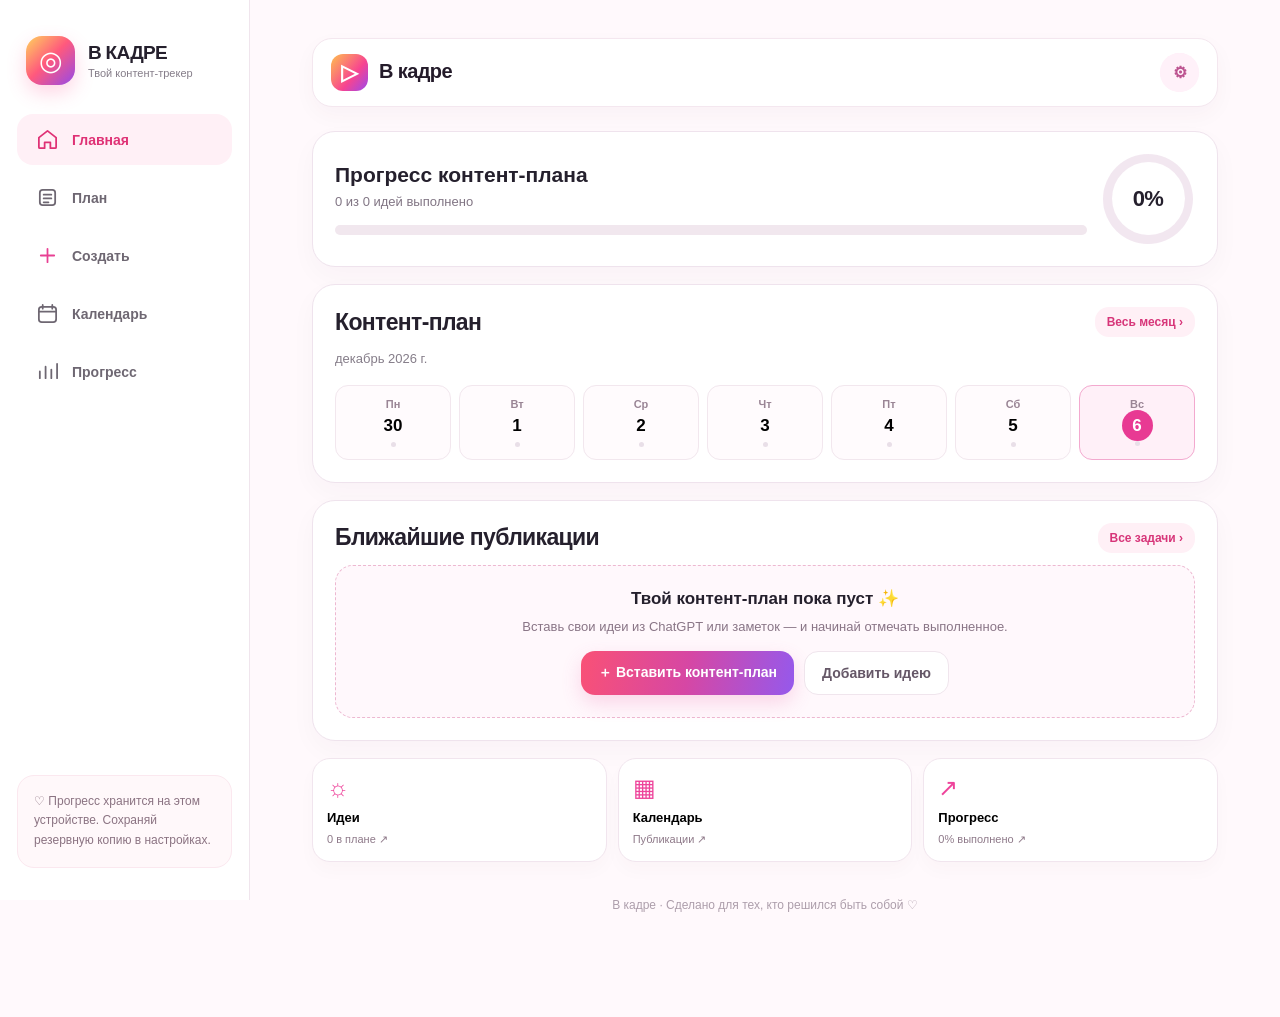
==== commit d6ed0da4: "Rebuild bottom tab bar with SVG icons and raised create button" ====
--- a/index.html
+++ b/index.html
@@ -1,5 +1,5 @@
 <!doctype html>
-<html lang="ru"><head><meta charset="utf-8"><meta name="viewport" content="width=device-width,initial-scale=1,viewport-fit=cover"><meta name="theme-color" content="#fff9fb"><meta name="color-scheme" content="light"><meta name="apple-mobile-web-app-capable" content="yes"><meta name="apple-mobile-web-app-status-bar-style" content="default"><meta name="apple-mobile-web-app-title" content="В кадре"><meta name="description" content="Красивый трекер контент-плана: вставляй идеи, отмечай сторис и смотри свой прогресс."><link rel="manifest" href="./manifest.webmanifest"><link rel="apple-touch-icon" href="./icons/apple-touch-icon.png"><title>В кадре — твой контент-план</title>
+<html lang="ru"><head><meta charset="utf-8"><meta name="viewport" content="width=device-width,initial-scale=1,viewport-fit=cover"><meta name="theme-color" content="#fff9fb"><meta name="color-scheme" content="light"><meta name="apple-mobile-web-app-capable" content="yes"><meta name="apple-mobile-web-app-status-bar-style" content="default"><meta name="apple-mobile-web-app-title" content="В кадре"><meta name="description" content="Красивый трекер контент-плана: вставляй идеи, отмечай сторис и смотри свой прогресс."><link rel="manifest" href="./manifest.webmanifest"><link rel="apple-touch-icon" href="./icons/apple-touch-icon.png"><title>В кадре — твой контент-план · 2.0</title>
 <style>
 :root{--bg:#fff9fb;--ink:#25202d;--muted:#857d89;--line:#f0e5ed;--pink:#ff3e85;--orange:#ffad4a;--purple:#9c4dec;--green:#169d74;--shadow:0 14px 38px #42243b0c}
 *{box-sizing:border-box}html{scroll-behavior:smooth}body{margin:0;background:var(--bg);color:var(--ink);font-family:Inter,-apple-system,BlinkMacSystemFont,"Segoe UI",Arial,sans-serif;-webkit-font-smoothing:antialiased}button,input,textarea,select{font:inherit}button{cursor:pointer}button:focus-visible,input:focus-visible,textarea:focus-visible,select:focus-visible{outline:3px solid #ce9cf5;outline-offset:2px}button{border:0}h1,h2,h3,p{margin-top:0}.shell{display:grid;grid-template-columns:250px minmax(0,1fr);max-width:1320px;min-height:100dvh;margin:auto}.sidebar{position:sticky;top:0;height:100dvh;background:white;border-right:1px solid var(--line);padding:32px 17px;display:flex;flex-direction:column;gap:25px}.logo{display:flex;align-items:center;gap:13px;padding:4px 9px}.logoicon{display:grid;place-items:center;width:49px;height:49px;flex-shrink:0;border-radius:16px;color:white;background:linear-gradient(135deg,#ffd35c 0%,#ff597d 48%,#9549e9 100%);font-size:27px;box-shadow:0 8px 19px #ff4c8d3b}.logo strong{display:block;font-size:19px;letter-spacing:-.7px}.logo small{display:block;font-size:11px;color:var(--muted);margin-top:3px}.nav{display:flex;flex-direction:column;gap:7px}.nav button{display:flex;align-items:center;gap:12px;width:100%;padding:14px 17px;border-radius:16px;background:transparent;color:#6e6772;text-align:left;font-weight:750}.nav button.active{background:#fff0f6;color:#df3175}.nav button span{font-size:20px}.side-note{margin-top:auto;padding:16px;background:#fff8fa;border:1px solid #fbe8ef;border-radius:17px;font-size:12px;color:#8b7382;line-height:1.65}.main{padding:38px min(5vw,62px) 105px;min-width:0}.topline{display:flex;justify-content:space-between;align-items:center;gap:10px;margin-bottom:24px}.eyebrow{color:#d34182;font-size:12px;letter-spacing:2px;text-transform:uppercase;font-weight:850}.avatar{width:43px;height:43px;border-radius:50%;padding:3px;background:linear-gradient(135deg,#ffcf4f,#fd497c,#9b4ff5)}.avatar div{display:grid;place-items:center;background:white;border-radius:50%;width:100%;height:100%;font-weight:850;color:#e74089}.hero{background:linear-gradient(112deg,#fff0ea 0%,#ffe8f4 55%,#f2e9ff 100%);border:1px solid white;border-radius:32px;padding:34px;display:grid;grid-template-columns:1fr auto;gap:16px;position:relative;overflow:hidden}.hero:after{content:"✦";position:absolute;color:#ffffff7e;font-size:165px;right:-27px;top:-70px;pointer-events:none}.hero h1{font-size:clamp(29px,4.3vw,46px);letter-spacing:-1.8px;line-height:1.09;max-width:650px;margin:11px 0 14px}.hero p{color:#776675;font-size:15px;line-height:1.55;margin:0;max-width:530px}.hero-art{width:105px;height:105px;background:#fff9;border:1px solid white;border-radius:32px;display:grid;place-items:center;font-size:62px;transform:rotate(9deg);align-self:center;box-shadow:0 16px 33px #ae528e1c;z-index:1}.actions{display:flex;gap:10px;flex-wrap:wrap}.btn{display:inline-flex;justify-content:center;align-items:center;gap:9px;border-radius:14px;padding:13px 17px;font-weight:800;font-size:14px;transition:transform .15s,opacity .15s}.btn:active{transform:scale(.98)}.primary{color:#fff;background:linear-gradient(100deg,#f95176,#d647a4,#9559ec);box-shadow:0 8px 20px #e84b9633}.secondary{background:#fff;border:1px solid var(--line);color:#655767}.soft{background:#fff0f6;color:#d73579}.stats{display:grid;grid-template-columns:repeat(3,minmax(0,1fr));gap:12px;margin:20px 0}.stat{background:#fff;border:1px solid var(--line);border-radius:21px;padding:21px;box-shadow:var(--shadow)}.stat small{color:var(--muted);font-weight:700;font-size:12px}.stat strong{display:block;font-size:33px;margin-top:9px;letter-spacing:-1px}.stat em{font-style:normal;font-size:12px;color:#c24988}.section{margin-top:28px}.sectionhead{display:flex;align-items:center;justify-content:space-between;gap:10px;margin:0 0 15px}.sectionhead h2{font-size:23px;letter-spacing:-.65px;margin:0}.progress-card,.panel{background:white;border:1px solid var(--line);border-radius:23px;padding:22px;box-shadow:var(--shadow)}.progress-label{display:flex;align-items:center;justify-content:space-between;margin-bottom:15px;font-size:14px;font-weight:750}.progress-label b{color:#dd3983}.track{background:#f6eaf1;height:13px;overflow:hidden;border-radius:99px}.fill{height:100%;background:linear-gradient(90deg,#ffb35e,#ff5686,#a855eb);border-radius:99px;transition:width .25s}.small-muted{font-size:13px;color:var(--muted);line-height:1.6}.list{display:grid;gap:12px}.task{background:white;border:1px solid var(--line);box-shadow:var(--shadow);padding:17px 18px;display:flex;gap:13px;align-items:flex-start;border-radius:21px}.task.done{background:#fafffd;border-color:#d6f0e5}.tick{height:34px;width:34px;flex:0 0 34px;border:2px solid #ebcedf;border-radius:12px;background:#fff;color:transparent;display:grid;place-items:center;font-size:18px;font-weight:900}.task.done .tick{background:#22b687;border-color:#22b687;color:white}.taskbody{flex:1;min-width:0}.taskmeta{display:flex;gap:8px;align-items:center;flex-wrap:wrap;color:#b06a9a;font-size:11px;font-weight:800;letter-spacing:.2px;margin-bottom:6px}.tasktitle{font-weight:800;font-size:15px;line-height:1.45;overflow-wrap:anywhere}.task.done .tasktitle{text-decoration:line-through;color:#9c9ba0}.taskdesc{margin-top:8px;color:#817885;font-size:13px;line-height:1.55;white-space:pre-wrap;overflow-wrap:anywhere}.iconbtn{height:32px;min-width:32px;padding:0 8px;background:#fff2f7;color:#bf4f86;border-radius:10px;font-size:17px}.toolbar{display:flex;gap:10px;flex-wrap:wrap;margin-bottom:17px}.field{border:1px solid #eadde5;border-radius:13px;background:white;padding:13px 14px;min-width:0;color:var(--ink)}.toolbar input{flex:1;min-width:155px}.toolbar select{min-width:130px}.chip{font-size:12px;color:#a25d8f;font-weight:750;background:#fff0f7;padding:5px 9px;border-radius:99px}.empty{text-align:center;padding:42px 18px;color:var(--muted);background:white;border:1px dashed #eed5e5;border-radius:20px}.empty b{display:block;color:var(--ink);margin-bottom:8px}.subnav{display:flex;flex-wrap:wrap;gap:8px}.subnav button{border-radius:99px;padding:9px 14px;background:white;border:1px solid var(--line);color:#847386;font-weight:750}.subnav button.active{background:#ffeff6;border-color:#f6c9db;color:#d23b80}.hidden{display:none!important}.modal-back{position:fixed;inset:0;background:#26152888;display:grid;place-items:center;padding:16px;z-index:20}.modal{background:white;border-radius:25px;width:min(100%,600px);max-height:min(88dvh,850px);overflow-y:auto;padding:27px;box-shadow:0 30px 90px #130b2433}.modal h2{margin-bottom:8px;letter-spacing:-.6px}.modal textarea{display:block;width:100%;min-height:240px;resize:vertical;line-height:1.65}.modal input{width:100%;margin-bottom:12px}.modal-head{display:flex;align-items:center;justify-content:space-between;gap:12px;margin-bottom:8px}.modal-head button{font-size:25px;background:#f8eff5;border-radius:12px;width:36px;height:36px}.hint{padding:13px;background:#fff7ef;border-radius:13px;font-size:12px;color:#926f55;line-height:1.6;margin:13px 0}.toast{position:fixed;left:50%;bottom:86px;transform:translateX(-50%);background:#312335;color:#fff;border-radius:13px;padding:13px 18px;box-shadow:0 15px 30px #27172e44;z-index:50;font-size:13px}.bottom{display:none}.settings-row{display:flex;align-items:center;justify-content:space-between;gap:10px;padding:16px 0;border-bottom:1px solid var(--line)}.settings-row b{font-size:14px}.settings-row p{font-size:12px;color:var(--muted);margin:5px 0 0}.settings-row .btn{flex-shrink:0}.footer{margin-top:36px;text-align:center;font-size:12px;color:#ad9eab}
@@ -74,6 +74,26 @@
 .dash-task .dash-task-body b{font-size:12px}
 .dash-task .dash-date{font-size:10px;padding:5px}
 }
+
+@media(max-width:830px){
+.main{padding:12px 13px 122px;max-width:570px;margin:auto}
+.topline{padding:13px 15px;background:linear-gradient(100deg,#fff,#fff8fc);box-shadow:none;border:0;border-bottom:1px solid #f0e3ee;border-radius:0;margin:0 -13px 15px}
+.topline .eyebrow{font-size:21px;letter-spacing:-.5px}
+.topline .eyebrow:before{width:40px;height:40px;border-radius:13px;box-shadow:0 4px 11px #ed4d9840}
+.bottom{display:grid;grid-template-columns:repeat(5,minmax(0,1fr));gap:0;align-items:center;min-height:75px;position:fixed;bottom:0;left:0;width:100%;padding:7px 8px max(10px,env(safe-area-inset-bottom));border-top:1px solid #f1dce8;border-radius:20px 20px 0 0;background:rgba(255,255,255,.98);box-shadow:0 -12px 38px #6535551c;z-index:50}
+.bottom button{display:flex;flex-direction:column;justify-content:center;align-items:center;min-width:0;gap:4px;padding:6px 2px;background:none;border-radius:13px;color:#8d8490;font-size:10px;font-weight:700;line-height:1.1;white-space:nowrap}
+.bottom button .tab-icon{display:grid;place-items:center;width:35px;height:30px}
+.bottom button .tab-icon svg{display:block;width:23px;height:23px}
+.bottom button .tab-label{display:block;font-size:10px;letter-spacing:-.1px}
+.bottom button.active{color:#e83892;background:none}
+.bottom button.active .tab-icon{background:#fff0f8;border-radius:12px}
+.bottom button.tab-import .tab-icon{width:44px;height:44px;margin-top:-25px;margin-bottom:1px;color:white;background:linear-gradient(135deg,#ff5e9b,#e73a99 60%,#b84eec);border:4px solid white;border-radius:50%;box-shadow:0 6px 15px #ed459449}
+.bottom button.tab-import .tab-icon svg{width:23px;height:23px;stroke-width:2.5}
+.bottom button.tab-import.active .tab-icon{background:linear-gradient(135deg,#ff5e9b,#e73a99,#b84eec)}
+.dash-card{padding:16px;border-radius:19px;border-color:#f2e6ee}
+.dash-card .sectionhead h2{font-size:17px}
+}
+@media(min-width:831px){.nav button .tab-icon{display:grid;place-items:center;width:26px}.nav button .tab-label{font-size:14px}.nav button.tab-import .tab-icon{color:#e84093}}
 </style></head><body>
 <div class="shell"><aside class="sidebar"><div class="logo"><div class="logoicon">◎</div><div><strong>В КАДРЕ</strong><small>Твой контент-трекер</small></div></div><nav class="nav" id="desktopnav"></nav><div class="side-note">♡ Прогресс хранится на этом устройстве. Сохраняй резервную копию в настройках.</div></aside><main class="main"><div class="topline"><div class="eyebrow">В кадре</div><button class="avatar" data-nav="settings" aria-label="Настройки"><div>⚙</div></button></div><div id="content"></div><div class="footer">В кадре · Сделано для тех, кто решился быть собой ♡</div></main></div><nav class="bottom" id="mobilenav" aria-label="Навигация"></nav><div id="overlay"></div><div id="toaster" aria-live="polite"></div><script src="./data.js"></script><script src="./calendar.js"></script>
 <script>
@@ -98,7 +118,7 @@
 function pct(){return tasks().length?Math.round(completed()/tasks().length*100):0}
 function safe(x){return String(x==null?"":x).replace(/[&<>"']/g,function(c){return{"&":"&amp;","<":"&lt;",">":"&gt;",'"':"&quot;","'":"&#39;"}[c]})}
 function toast(x){var el=document.getElementById("toaster");el.innerHTML='<div class="toast">'+safe(x)+'</div>';clearTimeout(window.vkToast);window.vkToast=setTimeout(function(){el.innerHTML=""},2600)}
-function nav(){var items=[["home","⌂","Главная"],["plan","▤","План"],["import","⊕","Создать"],["calendar","▦","Календарь"],["stats","↗","Прогресс"]];["desktopnav","mobilenav"].forEach(function(id){document.getElementById(id).innerHTML=items.map(function(x){return '<button data-nav="'+x[0]+'" class="'+(current===x[0]?"active":"")+'"><span>'+x[1]+'</span>'+x[2]+'</button>'}).join("")})}
+function nav(){var glyphs={"home":"<svg viewBox=\"0 0 24 24\" width=\"23\" height=\"23\" fill=\"none\" stroke=\"currentColor\" stroke-width=\"1.85\" stroke-linecap=\"round\" stroke-linejoin=\"round\" aria-hidden=\"true\"><path d=\"m3 10 9-7 9 7v10a1 1 0 0 1-1 1h-5v-6H9v6H4a1 1 0 0 1-1-1z\"/></svg>","plan":"<svg viewBox=\"0 0 24 24\" width=\"23\" height=\"23\" fill=\"none\" stroke=\"currentColor\" stroke-width=\"1.85\" stroke-linecap=\"round\" stroke-linejoin=\"round\" aria-hidden=\"true\"><rect x=\"4\" y=\"4\" width=\"16\" height=\"16\" rx=\"3\"/><path d=\"M8 9h8M8 13h8M8 17h5\"/></svg>","import":"<svg viewBox=\"0 0 24 24\" width=\"23\" height=\"23\" fill=\"none\" stroke=\"currentColor\" stroke-width=\"1.85\" stroke-linecap=\"round\" stroke-linejoin=\"round\" aria-hidden=\"true\"><path d=\"M12 5v14M5 12h14\"/></svg>","calendar":"<svg viewBox=\"0 0 24 24\" width=\"23\" height=\"23\" fill=\"none\" stroke=\"currentColor\" stroke-width=\"1.85\" stroke-linecap=\"round\" stroke-linejoin=\"round\" aria-hidden=\"true\"><rect x=\"3\" y=\"5\" width=\"18\" height=\"16\" rx=\"3\"/><path d=\"M7 3v4M17 3v4M3 10h18\"/></svg>","stats":"<svg viewBox=\"0 0 24 24\" width=\"23\" height=\"23\" fill=\"none\" stroke=\"currentColor\" stroke-width=\"1.85\" stroke-linecap=\"round\" stroke-linejoin=\"round\" aria-hidden=\"true\"><path d=\"M4 19V12M10 19V7M16 19V10M22 19V4\"/></svg>"};var items=[["home","Главная"],["plan","План"],["import","Создать"],["calendar","Календарь"],["stats","Прогресс"]];["desktopnav","mobilenav"].forEach(function(id){document.getElementById(id).innerHTML=items.map(function(x){return '<button data-nav="'+x[0]+'" aria-label="'+x[1]+'" aria-current="'+(current===x[0]?"page":"false")+'" class="tab-'+x[0]+' '+(current===x[0]?"active":"")+'"><span class="tab-icon">'+glyphs[x[0]]+'</span><span class="tab-label">'+x[1]+'</span></button>'}).join("")})}
 function taskHTML(t,i){return '<article class="task '+(t.done?"done":"")+'"><button class="tick" data-toggle="'+safe(t.id)+'" aria-label="'+(t.done?"Вернуть в работу":"Отметить выполненным")+'">✓</button><div class="taskbody"><div class="taskmeta"><span>ДЕНЬ '+(i+1)+'</span> <span class="chip">'+(t.done?"Готово ✓":"В планах")+'</span></div><div class="tasktitle">'+safe(t.title)+'</div>'+(t.desc?'<div class="taskdesc">'+safe(t.desc)+'</div>':'')+'</div><button class="iconbtn" data-edit="'+safe(t.id)+'" aria-label="Редактировать">✎</button></article>'}
 
 function stats(){return '<div class="stats"><div class="stat"><small>Всего идей</small><strong>'+tasks().length+'</strong><em>в плане</em></div><div class="stat"><small>Сделано</small><strong>'+completed()+'</strong><em>отличная работа!</em></div><div class="stat"><small>Прогресс</small><strong>'+pct()+'%</strong><em>к цели</em></div></div>'}
